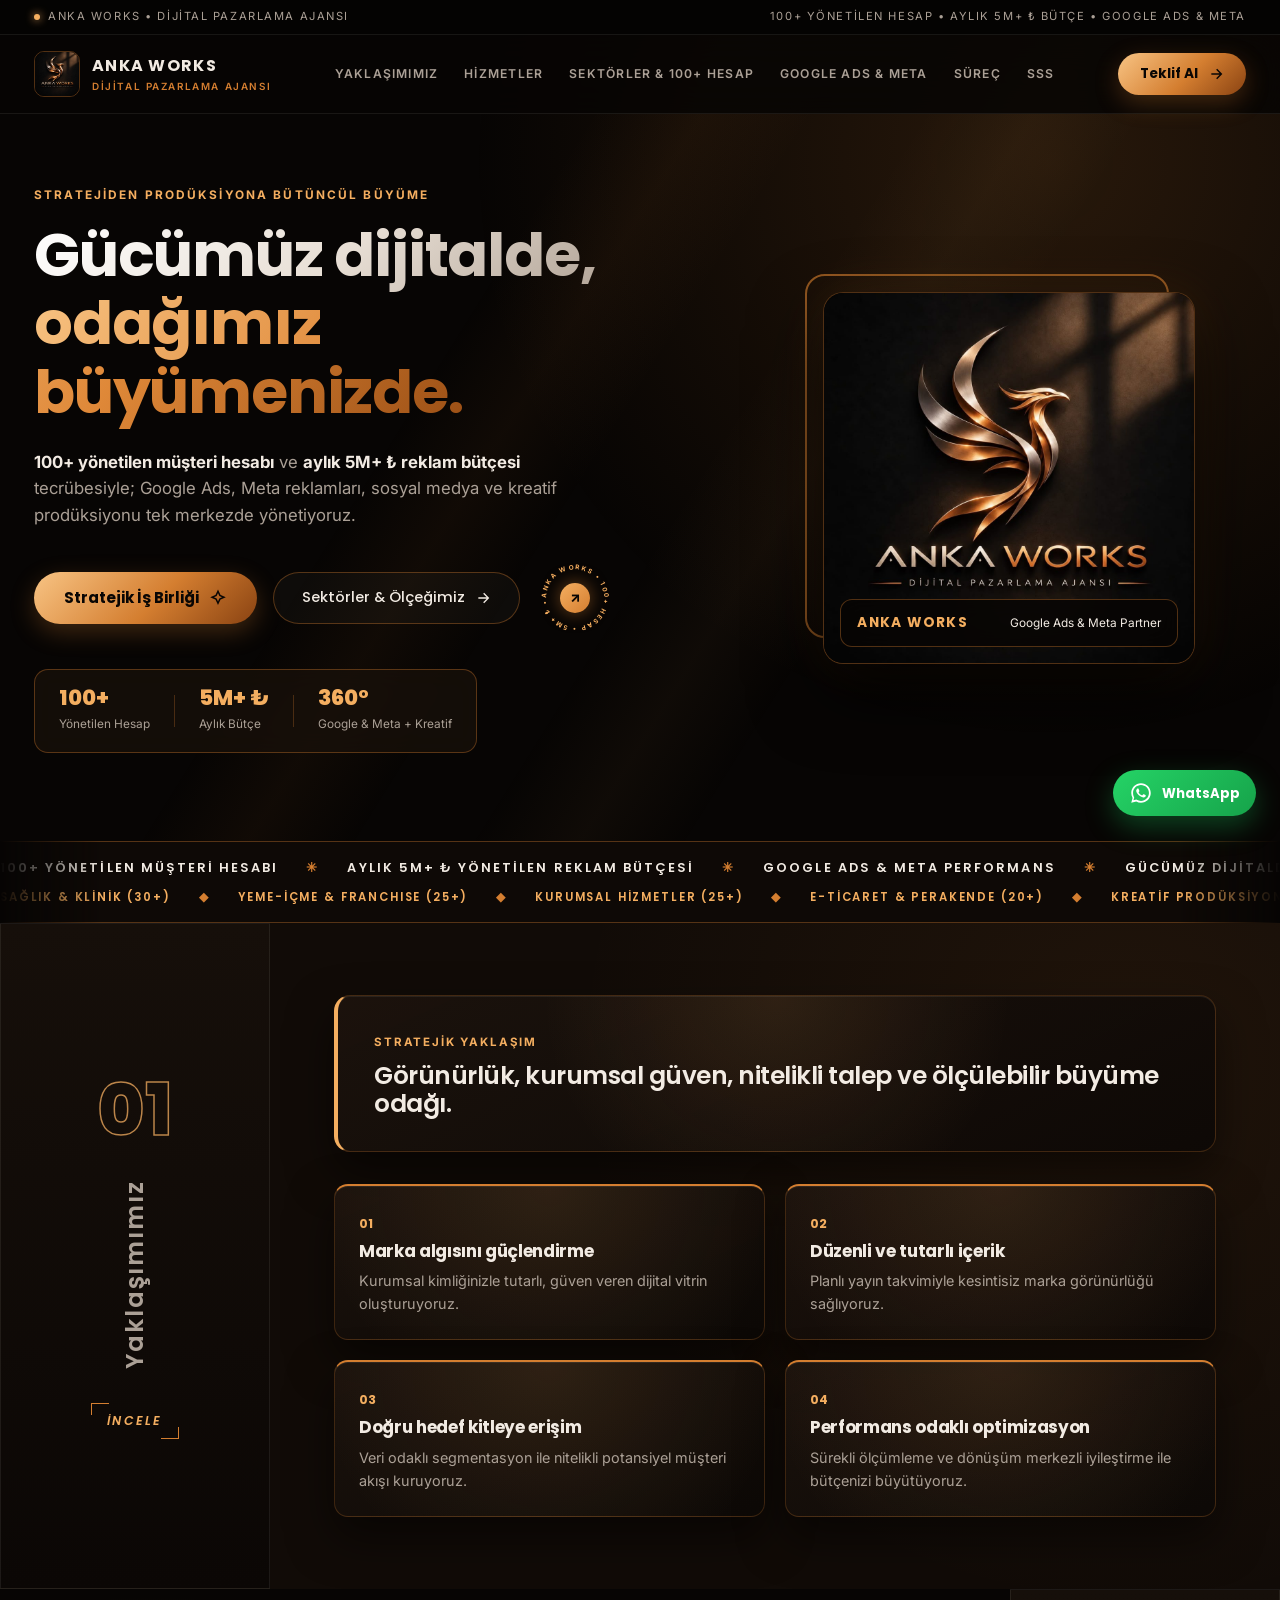
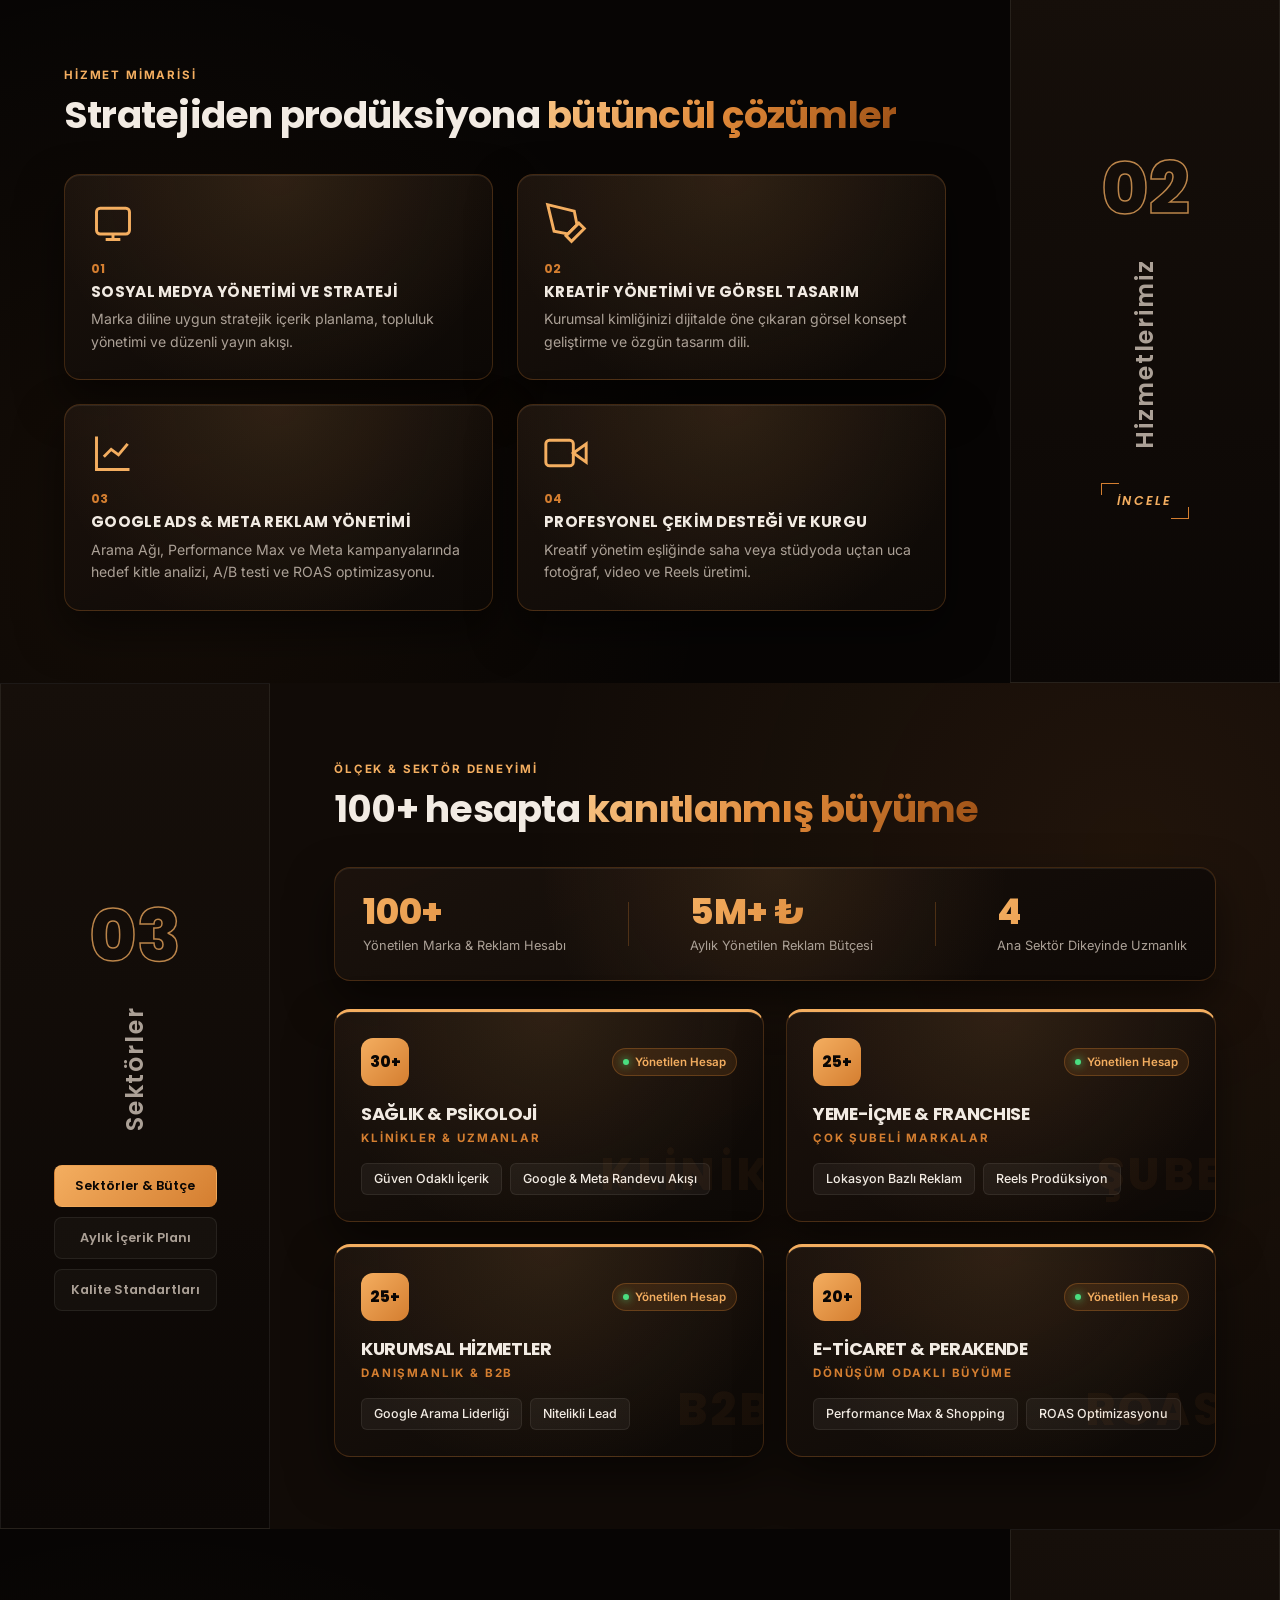
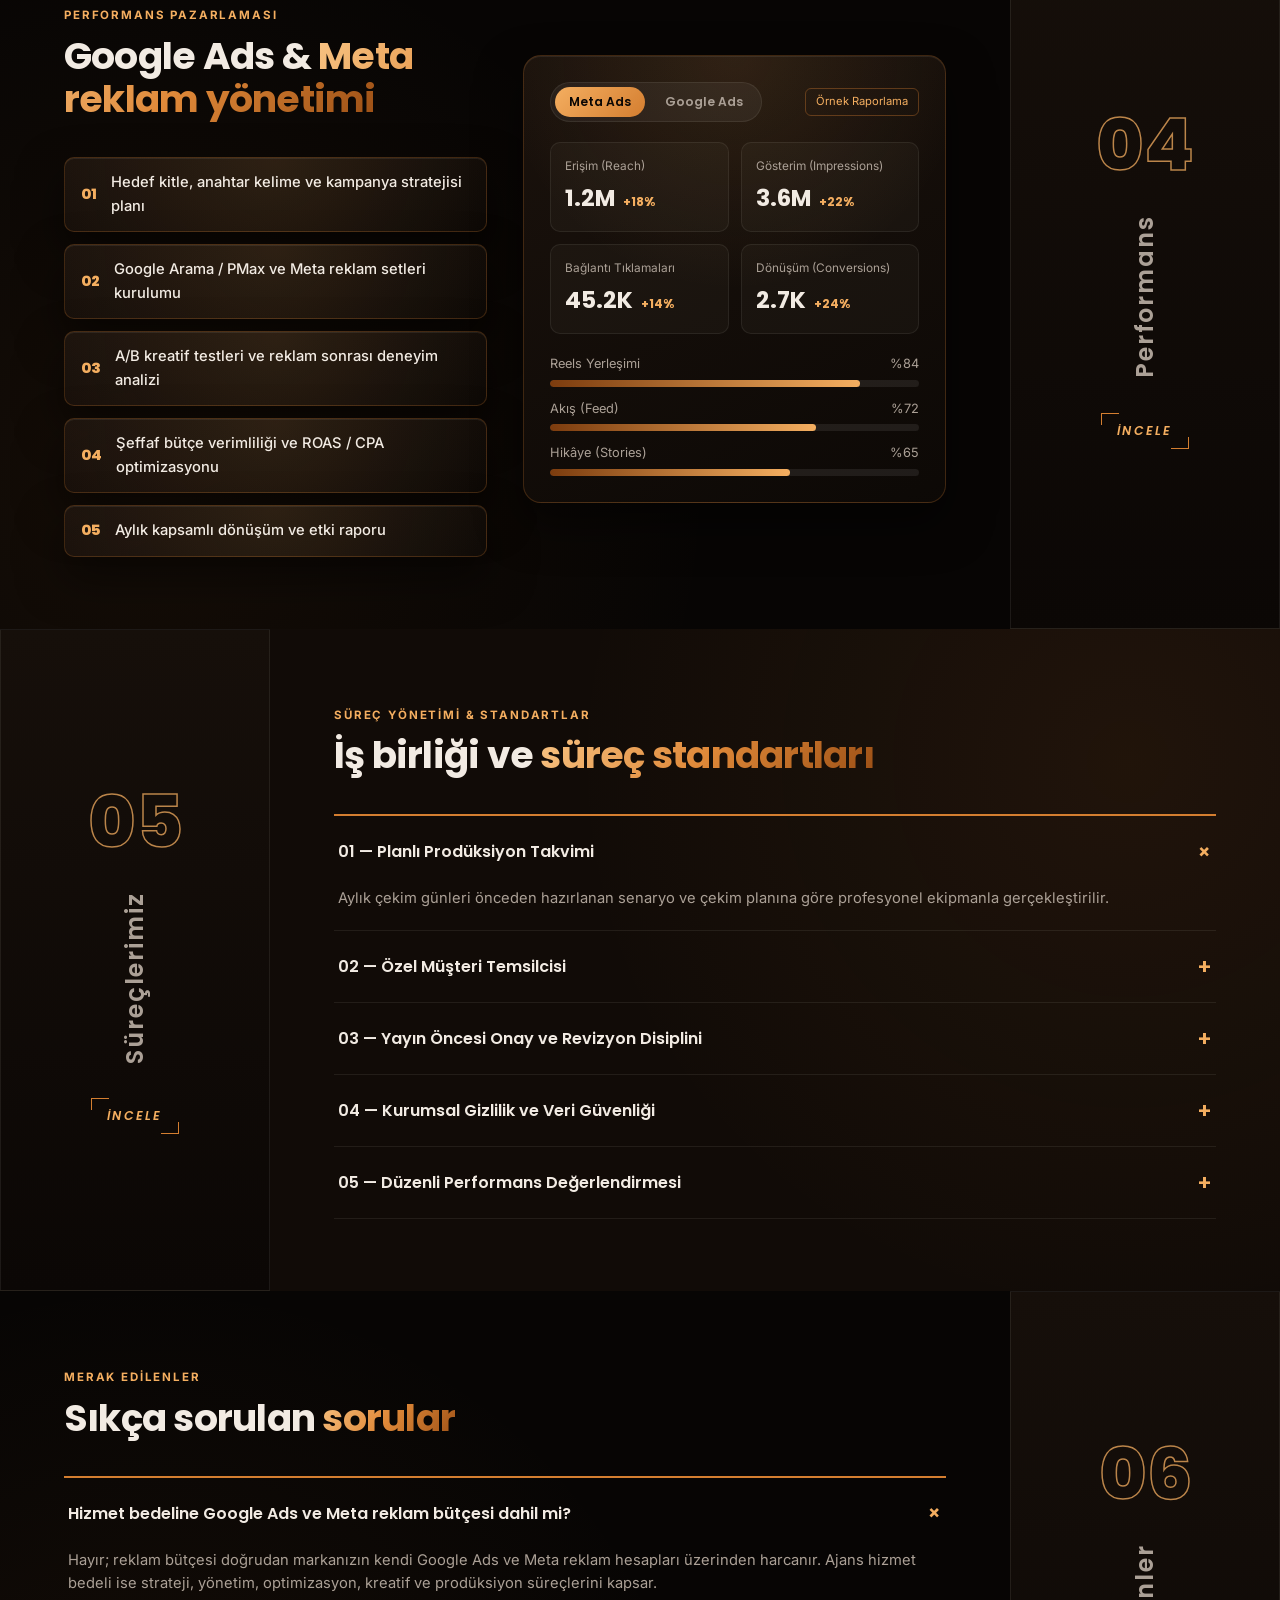
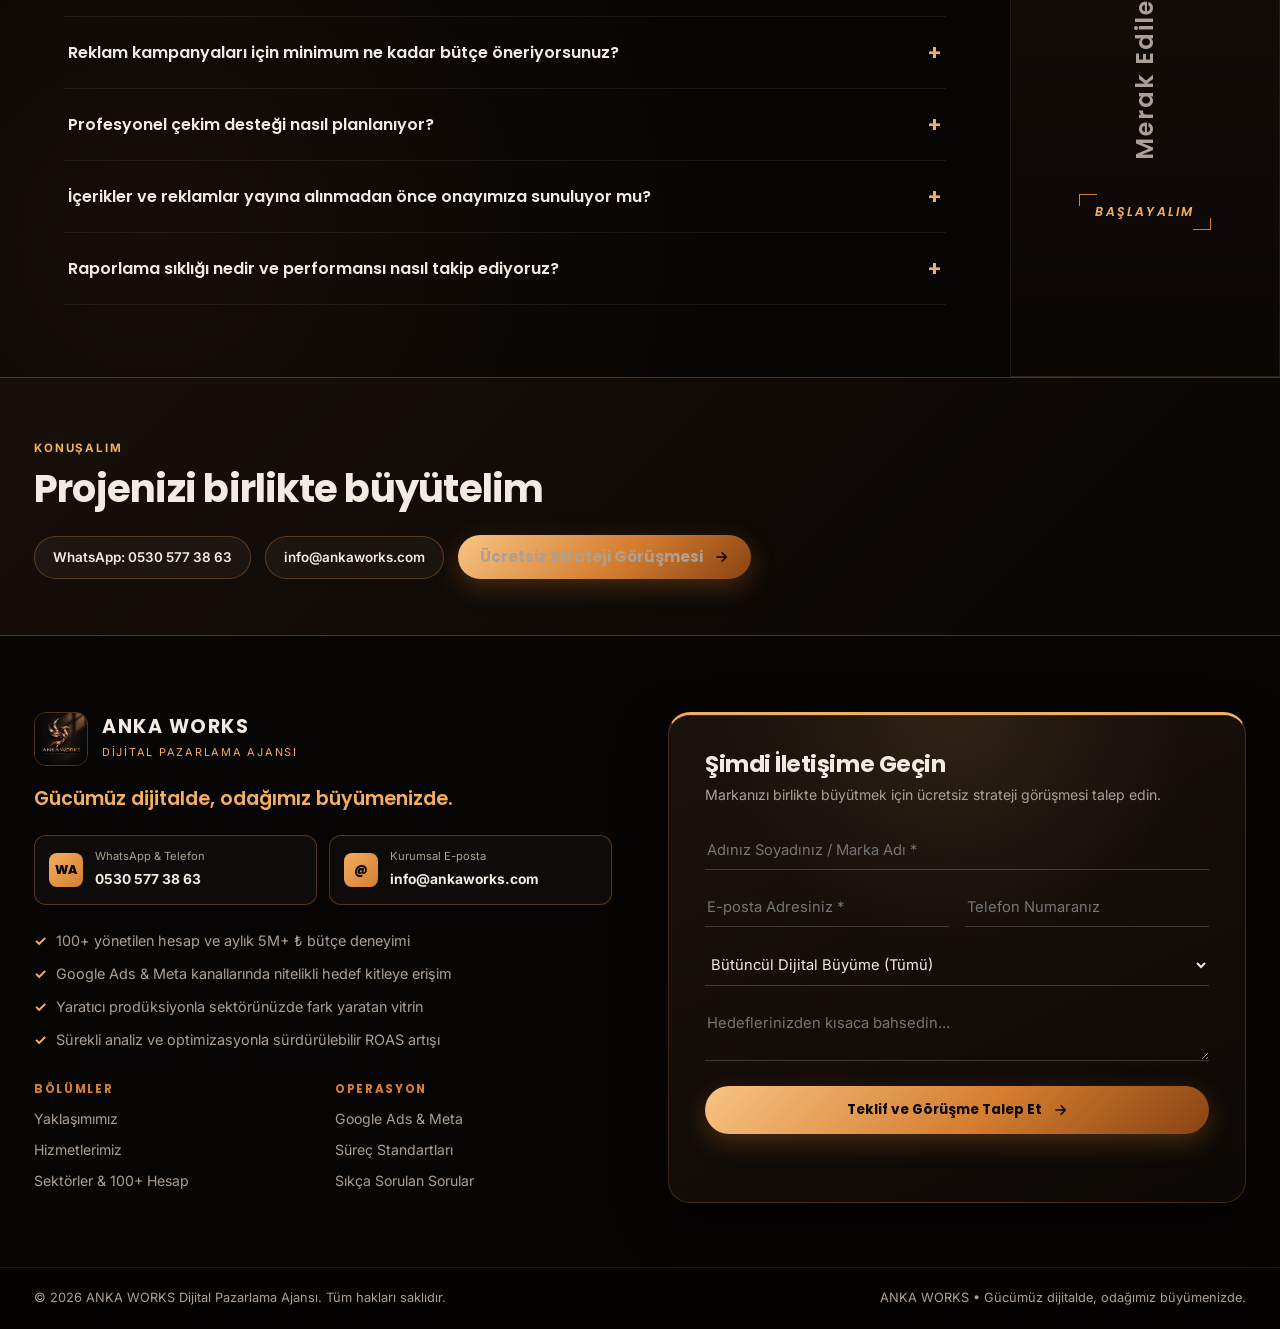
==== website/index.html @ 3d10cd31 "Add files via upload" ====
<!DOCTYPE html>
<html lang="tr">
<head>
  <meta charset="UTF-8" />
  <meta name="viewport" content="width=device-width, initial-scale=1.0" />
  <title>ANKA WORKS | Gücümüz Dijitalde, Odağımız Büyümenizde</title>
  <meta name="description" content="ANKA WORKS Dijital Pazarlama Ajansı — Gücümüz dijitalde, odağımız büyümenizde. 100+ yönetilen hesap ve aylık 5M+ ₺ reklam bütçesi ile Google Ads, Meta ve kreatif büyüme çözümleri." />
  <meta property="og:title" content="ANKA WORKS | Gücümüz Dijitalde, Odağımız Büyümenizde" />
  <meta property="og:description" content="100+ yönetilen hesap ve aylık 5M+ ₺ yönetilen bütçe ile stratejiden prodüksiyona bütüncül dijital büyüme." />
  <meta property="og:type" content="website" />
  <meta property="og:image" content="assets/anka-logo.jpeg" />
  <meta name="twitter:card" content="summary_large_image" />
  <meta name="twitter:image" content="assets/anka-logo.jpeg" />
  <link rel="icon" type="image/jpeg" href="assets/anka-logo.jpeg" />
  <link rel="apple-touch-icon" href="assets/anka-logo.jpeg" />
  <link rel="preconnect" href="https://fonts.googleapis.com" />
  <link rel="preconnect" href="https://fonts.gstatic.com" crossorigin />
  <link href="https://fonts.googleapis.com/css2?family=Inter:wght@400;500;600;700&family=Poppins:ital,wght@0,400;0,500;0,600;0,700;0,800;1,500;1,700&display=swap" rel="stylesheet" />
  <link rel="stylesheet" href="styles.css" />
</head>
<body>
  <!-- Top Scroll Progress Bar -->
  <div class="scroll-progress" id="scrollProgress" aria-hidden="true"></div>
  <!-- Logo-Inspired Diagonal Light Rays & Ambient Glow -->
  <div class="window-rays" aria-hidden="true"></div>

  <!-- Cinematic Opening Curtain -->
  <div class="intro-splash" id="introSplash" role="dialog" aria-label="ANKA WORKS Açılış">
    <div class="intro-beam" aria-hidden="true"></div>
    <div class="intro-inner">
      <div class="intro-logo-wrap">
        <img src="assets/anka-logo.jpeg" alt="ANKA WORKS Dijital Pazarlama Ajansı Logosu" class="intro-logo" />
        <div class="intro-ring" aria-hidden="true"></div>
      </div>
      <div class="intro-line" aria-hidden="true"></div>
      <p class="intro-slogan">
        Gücümüz dijitalde, <span>odağımız büyümenizde.</span>
      </p>
      <button type="button" class="intro-skip" id="introSkipBtn">Siteye Geç →</button>
    </div>
  </div>

  <!-- Top Utility Bar -->
  <div class="utility-bar">
    <div class="container utility-inner">
      <div class="utility-left">
        <span class="utility-dot"></span>
        <span>ANKA WORKS • DİJİTAL PAZARLAMA AJANSI</span>
      </div>
      <div class="utility-right">
        <span>100+ YÖNETİLEN HESAP • AYLIK 5M+ ₺ BÜTÇE • GOOGLE ADS & META</span>
      </div>
    </div>
  </div>

  <!-- Header / Navigation -->
  <header class="site-header" id="top">
    <div class="container header-inner">
      <a href="#top" class="brand" aria-label="ANKA WORKS Ana Sayfa">
        <img src="assets/anka-logo.jpeg" alt="ANKA WORKS Logo" class="brand-logo-img" />
        <div class="brand-text">
          <span class="brand-name">ANKA WORKS</span>
          <span class="brand-sub">DİJİTAL PAZARLAMA AJANSI</span>
        </div>
      </a>

      <nav class="nav-links" aria-label="Ana Menü">
        <a href="#yaklasim">YAKLAŞIMIMIZ</a>
        <a href="#hizmetler">HİZMETLER</a>
        <a href="#sektorler">SEKTÖRLER & 100+ HESAP</a>
        <a href="#performans">GOOGLE ADS & META</a>
        <a href="#surec">SÜREÇ</a>
        <a href="#sss">SSS</a>
      </nav>

      <div class="header-actions">
        <a href="#iletisim" class="btn-copper">
          <span>Teklif Al</span>
          <svg width="16" height="16" viewBox="0 0 24 24" fill="none" stroke="currentColor" stroke-width="2.2"><path d="M5 12h14M13 5l7 7-7 7"/></svg>
        </a>
        <button class="mobile-menu-btn" id="mobileMenuBtn" aria-label="Menüyü Aç/Kapat" aria-expanded="false">
          <span></span><span></span><span></span>
        </button>
      </div>
    </div>

    <!-- Mobile Drawer -->
    <div class="mobile-drawer" id="mobileDrawer">
      <a href="#yaklasim">Yaklaşımımız</a>
      <a href="#hizmetler">Hizmetler</a>
      <a href="#sektorler">Sektörler & 100+ Hesap</a>
      <a href="#performans">Google Ads & Meta</a>
      <a href="#surec">Süreç Standartları</a>
      <a href="#sss">Sıkça Sorulan Sorular</a>
      <a href="#iletisim" class="btn-copper">Markanızı Büyütelim</a>
    </div>
  </header>

  <main>
    <!-- Asymmetric Luxury Hero -->
    <section class="hero">
      <div class="container hero-grid">
        <div class="hero-content reveal">
          <div class="hero-kicker">STRATEJİDEN PRODÜKSİYONA BÜTÜNCÜL BÜYÜME</div>
          <h1 class="hero-title">
            <span class="champagne-text">Gücümüz dijitalde,</span><br />
            <span class="copper-text">odağımız büyümenizde.</span>
          </h1>
          <p class="hero-lead">
            <strong>100+ yönetilen müşteri hesabı</strong> ve <strong>aylık 5M+ ₺ reklam bütçesi</strong> tecrübesiyle; Google Ads, Meta reklamları, sosyal medya ve kreatif prodüksiyonu tek merkezde yönetiyoruz.
          </p>

          <div class="hero-cta">
            <a href="#iletisim" class="btn-copper btn-copper--lg">
              <span>Stratejik İş Birliği</span>
              <svg width="18" height="18" viewBox="0 0 24 24" fill="none" stroke="currentColor" stroke-width="2"><path d="M12 3l2.5 5.5L20 11l-5.5 2.5L12 19l-2.5-5.5L4 11l5.5-2.5L12 3z"/></svg>
            </a>
            <a href="#sektorler" class="btn-champagne-outline">
              <span>Sektörler & Ölçeğimiz</span>
              <svg width="16" height="16" viewBox="0 0 24 24" fill="none" stroke="currentColor" stroke-width="2"><path d="M5 12h14M13 5l7 7-7 7"/></svg>
            </a>
            <a href="#performans" class="showreel-badge" aria-label="Performans Pazarlamasını İncele">
              <svg viewBox="0 0 100 100" class="showreel-svg" aria-hidden="true">
                <defs>
                  <path id="showreelCircle" d="M 50, 50 m -37, 0 a 37,37 0 1,1 74,0 a 37,37 0 1,1 -74,0" />
                </defs>
                <text font-size="8.2" font-weight="700" letter-spacing="2.1" fill="currentColor">
                  <textPath href="#showreelCircle">ANKA WORKS • 100+ HESAP • 5M+ ₺ • </textPath>
                </text>
              </svg>
              <span class="showreel-play">↗</span>
            </a>
          </div>

          <div class="hero-kpi-strip">
            <div class="hkpi">
              <strong>100+</strong>
              <span>Yönetilen Hesap</span>
            </div>
            <div class="hkpi-sep" aria-hidden="true"></div>
            <div class="hkpi">
              <strong>5M+ ₺</strong>
              <span>Aylık Bütçe</span>
            </div>
            <div class="hkpi-sep" aria-hidden="true"></div>
            <div class="hkpi">
              <strong>360°</strong>
              <span>Google & Meta + Kreatif</span>
            </div>
          </div>
        </div>

        <div class="hero-visual reveal reveal-delay">
          <div class="hero-offset-frame">
            <div class="hero-wireframe-back" aria-hidden="true"></div>
            <div class="hero-logo-card">
              <img src="assets/anka-logo.jpeg" alt="ANKA WORKS Dijital Pazarlama Ajansı" class="hero-logo-exact" />
              <div class="hero-floating-badge">
                <strong>ANKA WORKS</strong>
                <span>Google Ads & Meta Partner</span>
              </div>
            </div>
          </div>
        </div>
      </div>
    </section>

    <!-- Dual-Track Counter-Scrolling Marquee -->
    <div class="marquee-strip marquee-strip--dual" aria-hidden="true">
      <div class="marquee-track">
        <span>100+ YÖNETİLEN MÜŞTERİ HESABI</span><span class="marquee-sep">✳</span>
        <span>AYLIK 5M+ ₺ YÖNETİLEN REKLAM BÜTÇESİ</span><span class="marquee-sep">✳</span>
        <span>GOOGLE ADS & META PERFORMANS</span><span class="marquee-sep">✳</span>
        <span>GÜCÜMÜZ DİJİTALDE, ODAĞIMIZ BÜYÜMENİZDE</span><span class="marquee-sep">✳</span>
        <span>100+ YÖNETİLEN MÜŞTERİ HESABI</span><span class="marquee-sep">✳</span>
        <span>AYLIK 5M+ ₺ YÖNETİLEN REKLAM BÜTÇESİ</span><span class="marquee-sep">✳</span>
        <span>GOOGLE ADS & META PERFORMANS</span><span class="marquee-sep">✳</span>
        <span>GÜCÜMÜZ DİJİTALDE, ODAĞIMIZ BÜYÜMENİZDE</span><span class="marquee-sep">✳</span>
      </div>
      <div class="marquee-track marquee-track--reverse">
        <span>SAĞLIK & KLİNİK (30+)</span><span class="marquee-sep">◆</span>
        <span>YEME-İÇME & FRANCHISE (25+)</span><span class="marquee-sep">◆</span>
        <span>KURUMSAL HİZMETLER (25+)</span><span class="marquee-sep">◆</span>
        <span>E-TİCARET & PERAKENDE (20+)</span><span class="marquee-sep">◆</span>
        <span>KREATİF PRODÜKSİYON</span><span class="marquee-sep">◆</span>
        <span>SAĞLIK & KLİNİK (30+)</span><span class="marquee-sep">◆</span>
        <span>YEME-İÇME & FRANCHISE (25+)</span><span class="marquee-sep">◆</span>
        <span>KURUMSAL HİZMETLER (25+)</span><span class="marquee-sep">◆</span>
        <span>E-TİCARET & PERAKENDE (20+)</span><span class="marquee-sep">◆</span>
        <span>KREATİF PRODÜKSİYON</span><span class="marquee-sep">◆</span>
      </div>
    </div>

    <!-- =========================================================
         01 — BÜYÜME YAKLAŞIMIMIZ
         ========================================================= -->
    <section class="arch-section" id="yaklasim">
      <div class="arch-split arch-split--rail-left">
        <div class="index-rail reveal">
          <div class="index-rail-inner">
            <span class="index-num">01</span>
            <h2 class="index-vertical-title">Yaklaşımımız</h2>
            <a href="#hizmetler" class="editorial-link">İNCELE</a>
          </div>
        </div>

        <div class="content-slab content-slab--espresso reveal reveal-delay">
          <div class="slab-inner">
            <div class="overlap-quote-card metal-card">
              <span class="card-eyebrow">STRATEJİK YAKLAŞIM</span>
              <h3>Görünürlük, kurumsal güven, nitelikli talep ve ölçülebilir büyüme odağı.</h3>
            </div>

            <div class="editorial-4-grid">
              <article class="metal-card ed-card">
                <span class="ed-num">01</span>
                <h4>Marka algısını güçlendirme</h4>
                <p>Kurumsal kimliğinizle tutarlı, güven veren dijital vitrin oluşturuyoruz.</p>
              </article>
              <article class="metal-card ed-card">
                <span class="ed-num">02</span>
                <h4>Düzenli ve tutarlı içerik</h4>
                <p>Planlı yayın takvimiyle kesintisiz marka görünürlüğü sağlıyoruz.</p>
              </article>
              <article class="metal-card ed-card">
                <span class="ed-num">03</span>
                <h4>Doğru hedef kitleye erişim</h4>
                <p>Veri odaklı segmentasyon ile nitelikli potansiyel müşteri akışı kuruyoruz.</p>
              </article>
              <article class="metal-card ed-card">
                <span class="ed-num">04</span>
                <h4>Performans odaklı optimizasyon</h4>
                <p>Sürekli ölçümleme ve dönüşüm merkezli iyileştirme ile bütçenizi büyütüyoruz.</p>
              </article>
            </div>
          </div>
        </div>
      </div>
    </section>

    <!-- =========================================================
         02 — HİZMET MİMARİMİZ
         ========================================================= -->
    <section class="arch-section" id="hizmetler">
      <div class="arch-split arch-split--rail-right">
        <div class="content-slab content-slab--obsidian reveal">
          <div class="slab-inner">
            <div class="slab-header">
              <span class="card-eyebrow">HİZMET MİMARİSİ</span>
              <h2>Stratejiden prodüksiyona <span class="copper-text">bütüncül çözümler</span></h2>
            </div>

            <div class="service-icon-grid">
              <article class="metal-card svc-item">
                <div class="svc-icon">
                  <svg viewBox="0 0 24 24" fill="none" stroke="currentColor" stroke-width="1.6"><rect x="3" y="4" width="18" height="14" rx="2"/><path d="M8 21h8M12 18v3"/></svg>
                </div>
                <span class="svc-code">01</span>
                <h4>SOSYAL MEDYA YÖNETİMİ VE STRATEJİ</h4>
                <p>Marka diline uygun stratejik içerik planlama, topluluk yönetimi ve düzenli yayın akışı.</p>
              </article>

              <article class="metal-card svc-item">
                <div class="svc-icon">
                  <svg viewBox="0 0 24 24" fill="none" stroke="currentColor" stroke-width="1.6"><path d="M12 19l7-7 3 3-7 7-3-3z"/><path d="M18 13l-1.5-7.5L2 2l3.5 14.5L13 18l5-5z"/></svg>
                </div>
                <span class="svc-code">02</span>
                <h4>KREATİF YÖNETİMİ VE GÖRSEL TASARIM</h4>
                <p>Kurumsal kimliğinizi dijitalde öne çıkaran görsel konsept geliştirme ve özgün tasarım dili.</p>
              </article>

              <article class="metal-card svc-item">
                <div class="svc-icon">
                  <svg viewBox="0 0 24 24" fill="none" stroke="currentColor" stroke-width="1.6"><path d="M3 3v18h18"/><path d="M7 14l4-4 4 3 5-6"/></svg>
                </div>
                <span class="svc-code">03</span>
                <h4>GOOGLE ADS & META REKLAM YÖNETİMİ</h4>
                <p>Arama Ağı, Performance Max ve Meta kampanyalarında hedef kitle analizi, A/B testi ve ROAS optimizasyonu.</p>
              </article>

              <article class="metal-card svc-item">
                <div class="svc-icon">
                  <svg viewBox="0 0 24 24" fill="none" stroke="currentColor" stroke-width="1.6"><path d="M23 7l-7 5 7 5V7z"/><rect x="1" y="5" width="15" height="14" rx="2"/></svg>
                </div>
                <span class="svc-code">04</span>
                <h4>PROFESYONEL ÇEKİM DESTEĞİ VE KURGU</h4>
                <p>Kreatif yönetim eşliğinde saha veya stüdyoda uçtan uca fotoğraf, video ve Reels üretimi.</p>
              </article>
            </div>
          </div>
        </div>

        <div class="index-rail reveal reveal-delay">
          <div class="index-rail-inner">
            <span class="index-num">02</span>
            <h2 class="index-vertical-title">Hizmetlerimiz</h2>
            <a href="#sektorler" class="editorial-link">İNCELE</a>
          </div>
        </div>
      </div>
    </section>

    <!-- =========================================================
         03 — SEKTÖRLER, 100+ HESAP & 5M+ BÜTÇE
         ========================================================= -->
    <section class="arch-section" id="sektorler">
      <div class="arch-split arch-split--rail-left">
        <div class="index-rail index-rail--wide reveal">
          <div class="index-rail-inner">
            <span class="index-num">03</span>
            <h2 class="index-vertical-title">Sektörler</h2>
            <div class="rail-tabs" role="tablist" aria-label="Sektörler ve Operasyon Sekmeleri">
              <button type="button" class="rail-tab active" data-panel="panel-sectors" role="tab" aria-selected="true">Sektörler & Bütçe</button>
              <button type="button" class="rail-tab" data-panel="panel-plan" role="tab" aria-selected="false">Aylık İçerik Planı</button>
              <button type="button" class="rail-tab" data-panel="panel-quality" role="tab" aria-selected="false">Kalite Standartları</button>
            </div>
          </div>
        </div>

        <div class="content-slab content-slab--espresso reveal reveal-delay">
          <div class="slab-inner">
            <!-- Panel 1: Sektörler, 100+ Hesap & 5M+ Bütçe -->
            <div class="tab-panel active" id="panel-sectors">
              <div class="slab-header">
                <span class="card-eyebrow">ÖLÇEK & SEKTÖR DENEYİMİ</span>
                <h2>100+ hesapta <span class="copper-text">kanıtlanmış büyüme</span></h2>
              </div>

              <div class="budget-authority-bar metal-card">
                <div class="auth-stat">
                  <span class="auth-num">100+</span>
                  <span class="auth-label">Yönetilen Marka & Reklam Hesabı</span>
                </div>
                <div class="auth-divider" aria-hidden="true"></div>
                <div class="auth-stat">
                  <span class="auth-num">5M+ ₺</span>
                  <span class="auth-label">Aylık Yönetilen Reklam Bütçesi</span>
                </div>
                <div class="auth-divider" aria-hidden="true"></div>
                <div class="auth-stat">
                  <span class="auth-num">4</span>
                  <span class="auth-label">Ana Sektör Dikeyinde Uzmanlık</span>
                </div>
              </div>

              <div class="partners-showcase-grid">
                <article class="metal-card partner-ed-card">
                  <div class="partner-ed-watermark" aria-hidden="true">KLİNİK</div>
                  <div class="partner-ed-top">
                    <div class="partner-ed-avatar">30+</div>
                    <span class="partner-ed-badge"><i class="pulse-dot"></i> Yönetilen Hesap</span>
                  </div>
                  <h3>SAĞLIK & PSİKOLOJİ</h3>
                  <p class="partner-ed-sub">KLİNİKLER & UZMANLAR</p>
                  <div class="partner-ed-branches">
                    <span>Güven Odaklı İçerik</span>
                    <span>Google & Meta Randevu Akışı</span>
                  </div>
                </article>

                <article class="metal-card partner-ed-card">
                  <div class="partner-ed-watermark" aria-hidden="true">ŞUBE</div>
                  <div class="partner-ed-top">
                    <div class="partner-ed-avatar">25+</div>
                    <span class="partner-ed-badge"><i class="pulse-dot"></i> Yönetilen Hesap</span>
                  </div>
                  <h3>YEME-İÇME & FRANCHISE</h3>
                  <p class="partner-ed-sub">ÇOK ŞUBELİ MARKALAR</p>
                  <div class="partner-ed-branches">
                    <span>Lokasyon Bazlı Reklam</span>
                    <span>Reels Prodüksiyon</span>
                  </div>
                </article>

                <article class="metal-card partner-ed-card">
                  <div class="partner-ed-watermark" aria-hidden="true">B2B</div>
                  <div class="partner-ed-top">
                    <div class="partner-ed-avatar">25+</div>
                    <span class="partner-ed-badge"><i class="pulse-dot"></i> Yönetilen Hesap</span>
                  </div>
                  <h3>KURUMSAL HİZMETLER</h3>
                  <p class="partner-ed-sub">DANIŞMANLIK & B2B</p>
                  <div class="partner-ed-branches">
                    <span>Google Arama Liderliği</span>
                    <span>Nitelikli Lead</span>
                  </div>
                </article>

                <article class="metal-card partner-ed-card">
                  <div class="partner-ed-watermark" aria-hidden="true">ROAS</div>
                  <div class="partner-ed-top">
                    <div class="partner-ed-avatar">20+</div>
                    <span class="partner-ed-badge"><i class="pulse-dot"></i> Yönetilen Hesap</span>
                  </div>
                  <h3>E-TİCARET & PERAKENDE</h3>
                  <p class="partner-ed-sub">DÖNÜŞÜM ODAKLI BÜYÜME</p>
                  <div class="partner-ed-branches">
                    <span>Performance Max & Shopping</span>
                    <span>ROAS Optimizasyonu</span>
                  </div>
                </article>
              </div>
            </div>

            <!-- Panel 2: Aylık İçerik Planı -->
            <div class="tab-panel" id="panel-plan">
              <div class="slab-header">
                <span class="card-eyebrow">OPERASYONEL PLAN</span>
                <h2>Aylık içerik ve <span class="copper-text">prodüksiyon planı</span></h2>
              </div>

              <div class="plan-split">
                <ul class="plan-list">
                  <li class="metal-card"><strong>Haftada 3 gönderi</strong><span>Marka diline uygun kurumsal tasarım ve stratejik metin</span></li>
                  <li class="metal-card"><strong>Haftada 3–5 hikâye</strong><span>Günlük etkileşim ve marka bilinirliği akışı</span></li>
                  <li class="metal-card"><strong>Ayda 4–6 Reels</strong><span>Yüksek izlenme potansiyelli dinamik kurgu</span></li>
                  <li class="metal-card"><strong>Ayda 1 profesyonel çekim desteği</strong><span>Saha veya stüdyoda uçtan uca fotoğraf & video üretimi</span></li>
                  <li class="metal-card"><strong>Aylık içerik takvimi ve rapor</strong><span>Yayın öncesi onaylı takvim ve ay sonu yönetici özeti</span></li>
                </ul>

                <div class="calendar-widget metal-card">
                  <div class="calendar-header">
                    <span>AYLIK YAYIN TAKVİMİ</span>
                    <span class="badge-copper">Onaylı Akış</span>
                  </div>
                  <div class="calendar-weekdays">
                    <span>PZT</span><span>SAL</span><span>ÇAR</span><span>PER</span><span>CUM</span><span>CMT</span><span>PZR</span>
                  </div>
                  <div class="calendar-days" id="calendarGrid">
                    <span>1</span><span>2</span><span class="day-active" title="Gönderi + Hikâye">3</span><span>4</span><span>5</span><span class="day-active" title="Reels Yayını">6</span><span>7</span>
                    <span>8</span><span class="day-active" title="Gönderi">9</span><span class="day-shoot" title="Profesyonel Çekim Günü">10</span><span>11</span><span>12</span><span class="day-active" title="Reels + Hikâye">13</span><span>14</span>
                    <span>15</span><span>16</span><span class="day-active" title="Gönderi">17</span><span>18</span><span>19</span><span class="day-active" title="Reels Yayını">20</span><span>21</span>
                    <span>22</span><span>23</span><span class="day-active" title="Gönderi + Hikâye">24</span><span>25</span><span>26</span><span class="day-active" title="Reels Yayını">27</span><span>28</span>
                    <span>29</span><span>30</span><span class="day-report" title="Aylık Performans Raporu">31</span><span class="day-muted">1</span><span class="day-muted">2</span><span class="day-muted">3</span><span class="day-muted">4</span>
                  </div>
                  <div class="calendar-note" id="calendarNote">Detay için işaretli günlere tıklayın.</div>
                </div>
              </div>
            </div>

            <!-- Panel 3: Kalite Standartları -->
            <div class="tab-panel" id="panel-quality">
              <div class="slab-header">
                <span class="card-eyebrow">KALİTE STANDARTLARI</span>
                <h2>Kurumsal çalışma <span class="copper-text">disiplinimiz</span></h2>
              </div>

              <div class="editorial-4-grid">
                <article class="metal-card ed-card">
                  <span class="ed-num">01 / PLANLAMA</span>
                  <h4>Onaylı Aylık Yol Haritası</h4>
                  <p>Tüm içerik üretimi ve reklam kampanyaları ay başında net hedeflerle planlanır.</p>
                </article>
                <article class="metal-card ed-card">
                  <span class="ed-num">02 / KREATİF</span>
                  <h4>Marka Bütünlüğü</h4>
                  <p>Tasarım dili ve görsel estetik her mecrada kurumsal duruşunuzu güçlendirir.</p>
                </article>
                <article class="metal-card ed-card">
                  <span class="ed-num">03 / DENETİM</span>
                  <h4>Çok Aşamalı Kontrol</h4>
                  <p>Çekim, kurgu ve metinler yayına alınmadan uzman denetimi ve marka onayından geçer.</p>
                </article>
                <article class="metal-card ed-card">
                  <span class="ed-num">04 / VERİ</span>
                  <h4>Ölçülebilir KPI</h4>
                  <p>Tüm aksiyonlar aylık erişim, etkileşim ve dönüşüm raporlarıyla şeffaf sunulur.</p>
                </article>
              </div>
            </div>
          </div>
        </div>
      </div>
    </section>

    <!-- =========================================================
         04 — PERFORMANS PAZARLAMASI (GOOGLE ADS & META)
         ========================================================= -->
    <section class="arch-section" id="performans">
      <div class="arch-split arch-split--rail-right">
        <div class="content-slab content-slab--obsidian reveal">
          <div class="slab-inner meta-split">
            <div>
              <div class="slab-header">
                <span class="card-eyebrow">PERFORMANS PAZARLAMASI</span>
                <h2>Google Ads & <span class="copper-text">Meta reklam yönetimi</span></h2>
              </div>
              <ol class="meta-steps-list">
                <li class="metal-card"><span>01</span> Hedef kitle, anahtar kelime ve kampanya stratejisi planı</li>
                <li class="metal-card"><span>02</span> Google Arama / PMax ve Meta reklam setleri kurulumu</li>
                <li class="metal-card"><span>03</span> A/B kreatif testleri ve reklam sonrası deneyim analizi</li>
                <li class="metal-card"><span>04</span> Şeffaf bütçe verimliliği ve ROAS / CPA optimizasyonu</li>
                <li class="metal-card"><span>05</span> Aylık kapsamlı dönüşüm ve etki raporu</li>
              </ol>
            </div>

            <div class="dashboard-card metal-card">
              <div class="dashboard-top">
                <div class="platform-tabs" role="tablist" aria-label="Reklam Platformu Seçimi">
                  <button type="button" class="platform-tab active" data-platform="meta" role="tab" aria-selected="true">Meta Ads</button>
                  <button type="button" class="platform-tab" data-platform="google" role="tab" aria-selected="false">Google Ads</button>
                </div>
                <span class="badge-outline">Örnek Raporlama</span>
              </div>

              <div class="metrics-grid" id="perfMetricsGrid">
                <div class="metric-box">
                  <span class="metric-label" id="m1Label">Erişim (Reach)</span>
                  <div class="metric-val"><span class="kpi-num" id="m1Val" data-target="1.2" data-suffix="M" data-decimals="1">1.2M</span> <span class="metric-delta" id="m1Delta">+18%</span></div>
                </div>
                <div class="metric-box">
                  <span class="metric-label" id="m2Label">Gösterim (Impressions)</span>
                  <div class="metric-val"><span class="kpi-num" id="m2Val" data-target="3.6" data-suffix="M" data-decimals="1">3.6M</span> <span class="metric-delta" id="m2Delta">+22%</span></div>
                </div>
                <div class="metric-box">
                  <span class="metric-label" id="m3Label">Bağlantı Tıklamaları</span>
                  <div class="metric-val"><span class="kpi-num" id="m3Val" data-target="45.2" data-suffix="K" data-decimals="1">45.2K</span> <span class="metric-delta" id="m3Delta">+14%</span></div>
                </div>
                <div class="metric-box">
                  <span class="metric-label" id="m4Label">Dönüşüm (Conversions)</span>
                  <div class="metric-val"><span class="kpi-num" id="m4Val" data-target="2.7" data-suffix="K" data-decimals="1">2.7K</span> <span class="metric-delta" id="m4Delta">+24%</span></div>
                </div>
              </div>

              <div class="placement-bars">
                <div class="bar-row">
                  <div class="bar-label"><span id="b1Label">Reels Yerleşimi</span><span id="b1Pct">%84</span></div>
                  <div class="bar-track"><div class="bar-fill" id="b1Fill" style="--target-width: 84%;"></div></div>
                </div>
                <div class="bar-row">
                  <div class="bar-label"><span id="b2Label">Akış (Feed)</span><span id="b2Pct">%72</span></div>
                  <div class="bar-track"><div class="bar-fill" id="b2Fill" style="--target-width: 72%;"></div></div>
                </div>
                <div class="bar-row">
                  <div class="bar-label"><span id="b3Label">Hikâye (Stories)</span><span id="b3Pct">%65</span></div>
                  <div class="bar-track"><div class="bar-fill" id="b3Fill" style="--target-width: 65%;"></div></div>
                </div>
              </div>
            </div>
          </div>
        </div>

        <div class="index-rail reveal reveal-delay">
          <div class="index-rail-inner">
            <span class="index-num">04</span>
            <h2 class="index-vertical-title">Performans</h2>
            <a href="#surec" class="editorial-link">İNCELE</a>
          </div>
        </div>
      </div>
    </section>

    <!-- =========================================================
         05 — SÜREÇ STANDARTLARI
         ========================================================= -->
    <section class="arch-section" id="surec">
      <div class="arch-split arch-split--rail-left">
        <div class="index-rail reveal">
          <div class="index-rail-inner">
            <span class="index-num">05</span>
            <h2 class="index-vertical-title">Süreçlerimiz</h2>
            <a href="#sss" class="editorial-link">İNCELE</a>
          </div>
        </div>

        <div class="content-slab content-slab--espresso reveal reveal-delay">
          <div class="slab-inner">
            <div class="slab-header">
              <span class="card-eyebrow">SÜREÇ YÖNETİMİ & STANDARTLAR</span>
              <h2>İş birliği ve <span class="copper-text">süreç standartları</span></h2>
            </div>

            <div class="accordion-list" id="processAccordion">
              <div class="acc-item open">
                <button type="button" class="acc-trigger" aria-expanded="true">
                  <span>01 — Planlı Prodüksiyon Takvimi</span>
                  <span class="acc-plus">+</span>
                </button>
                <div class="acc-body">
                  <p>Aylık çekim günleri önceden hazırlanan senaryo ve çekim planına göre profesyonel ekipmanla gerçekleştirilir.</p>
                </div>
              </div>

              <div class="acc-item">
                <button type="button" class="acc-trigger" aria-expanded="false">
                  <span>02 — Özel Müşteri Temsilcisi</span>
                  <span class="acc-plus">+</span>
                </button>
                <div class="acc-body">
                  <p>Tüm iletişim, brief alma ve koordinasyon süreçleri tek bir sorumlu müşteri temsilcisi üzerinden hızlıca yönetilir.</p>
                </div>
              </div>

              <div class="acc-item">
                <button type="button" class="acc-trigger" aria-expanded="false">
                  <span>03 — Yayın Öncesi Onay ve Revizyon Disiplini</span>
                  <span class="acc-plus">+</span>
                </button>
                <div class="acc-body">
                  <p>Hazırlanan tüm tasarımlar, içerikler ve reklam kreatifleri yayın öncesinde mutlaka marka onayına sunulur.</p>
                </div>
              </div>

              <div class="acc-item">
                <button type="button" class="acc-trigger" aria-expanded="false">
                  <span>04 — Kurumsal Gizlilik ve Veri Güvenliği</span>
                  <span class="acc-plus">+</span>
                </button>
                <div class="acc-body">
                  <p>Marka varlıkları, reklam hesap erişimleri ve ticari strateji bilgileri kurumsal gizlilik ilkeleriyle güvence altına alınır.</p>
                </div>
              </div>

              <div class="acc-item">
                <button type="button" class="acc-trigger" aria-expanded="false">
                  <span>05 — Düzenli Performans Değerlendirmesi</span>
                  <span class="acc-plus">+</span>
                </button>
                <div class="acc-body">
                  <p>Her ay sonunda belirlenen KPI hedefleri, ROAS verileri ve büyüme metrikleri değerlendirme toplantısıyla gözden geçirilir.</p>
                </div>
              </div>
            </div>
          </div>
        </div>
      </div>
    </section>

    <!-- =========================================================
         06 — SIKÇA SORULAN SORULAR (SSS)
         ========================================================= -->
    <section class="arch-section" id="sss">
      <div class="arch-split arch-split--rail-right">
        <div class="content-slab content-slab--obsidian reveal">
          <div class="slab-inner">
            <div class="slab-header">
              <span class="card-eyebrow">MERAK EDİLENLER</span>
              <h2>Sıkça sorulan <span class="copper-text">sorular</span></h2>
            </div>

            <div class="accordion-list" id="faqAccordion">
              <div class="acc-item open">
                <button type="button" class="acc-trigger" aria-expanded="true">
                  <span>Hizmet bedeline Google Ads ve Meta reklam bütçesi dahil mi?</span>
                  <span class="acc-plus">+</span>
                </button>
                <div class="acc-body">
                  <p>Hayır; reklam bütçesi doğrudan markanızın kendi Google Ads ve Meta reklam hesapları üzerinden harcanır. Ajans hizmet bedeli ise strateji, yönetim, optimizasyon, kreatif ve prodüksiyon süreçlerini kapsar.</p>
                </div>
              </div>

              <div class="acc-item">
                <button type="button" class="acc-trigger" aria-expanded="false">
                  <span>Reklam kampanyaları için minimum ne kadar bütçe öneriyorsunuz?</span>
                  <span class="acc-plus">+</span>
                </button>
                <div class="acc-body">
                  <p>Sektör rekabetine ve hedeflenen dönüşüm hacmine göre değişmekle birlikte, ücretsiz strateji görüşmesinde markanız için en verimli başlangıç bütçesini ve kanal dağılımını birlikte belirliyoruz.</p>
                </div>
              </div>

              <div class="acc-item">
                <button type="button" class="acc-trigger" aria-expanded="false">
                  <span>Profesyonel çekim desteği nasıl planlanıyor?</span>
                  <span class="acc-plus">+</span>
                </button>
                <div class="acc-body">
                  <p>Ay başında hazırlanan içerik takvimine paralel olarak senaryo ve çekim listesi oluşturulur. Belirlenen çekim gününde kreatif yönetim eşliğinde saha veya stüdyo çekimleri uçtan uca tamamlanır.</p>
                </div>
              </div>

              <div class="acc-item">
                <button type="button" class="acc-trigger" aria-expanded="false">
                  <span>İçerikler ve reklamlar yayına alınmadan önce onayımıza sunuluyor mu?</span>
                  <span class="acc-plus">+</span>
                </button>
                <div class="acc-body">
                  <p>Evet. Hazırlanan tüm gönderi tasarımları, Reels kurguları ve reklam kreatifleri yayına alınmadan önce mutlaka sizin onayınıza ve revizyon sürecinize sunulur.</p>
                </div>
              </div>

              <div class="acc-item">
                <button type="button" class="acc-trigger" aria-expanded="false">
                  <span>Raporlama sıklığı nedir ve performansı nasıl takip ediyoruz?</span>
                  <span class="acc-plus">+</span>
                </button>
                <div class="acc-body">
                  <p>Her ay sonunda erişim, gösterim, tıklama, dönüşüm ve ROAS metriklerini içeren kapsamlı yönetici raporu sunulur ve özel müşteri temsilcinizle değerlendirme toplantısı yapılır.</p>
                </div>
              </div>
            </div>
          </div>
        </div>

        <div class="index-rail reveal reveal-delay">
          <div class="index-rail-inner">
            <span class="index-num">06</span>
            <h2 class="index-vertical-title">Merak Edilenler</h2>
            <a href="#iletisim" class="editorial-link">BAŞLAYALIM</a>
          </div>
        </div>
      </div>
    </section>

    <!-- Pre-Footer Authority Conversion Band -->
    <section class="prefooter-band">
      <div class="container prefooter-inner reveal">
        <div>
          <span class="card-eyebrow">KONUŞALIM</span>
          <h2>Projenizi birlikte büyütelim</h2>
        </div>
        <div class="prefooter-meta">
          <a href="https://wa.me/905305773863" target="_blank" rel="noopener noreferrer" class="contact-chip">WhatsApp: 0530 577 38 63</a>
          <a href="mailto:info@ankaworks.com" class="contact-chip">info@ankaworks.com</a>
          <a href="#iletisim" class="btn-copper">
            <span>Ücretsiz Strateji Görüşmesi</span>
            <svg width="16" height="16" viewBox="0 0 24 24" fill="none" stroke="currentColor" stroke-width="2.2"><path d="M5 12h14M13 5l7 7-7 7"/></svg>
          </a>
        </div>
      </div>
    </section>
  </main>

  <!-- =========================================================
       LUXURY DARK FOOTER WITH BRUSHED-COPPER CONTACT CARD
       ========================================================= -->
  <footer class="site-footer" id="iletisim">
    <div class="container footer-grid">
      <div class="footer-left reveal">
        <div class="footer-brand-block">
          <img src="assets/anka-logo.jpeg" alt="ANKA WORKS" class="footer-logo-img" />
          <div>
            <h3>ANKA WORKS</h3>
            <span>DİJİTAL PAZARLAMA AJANSI</span>
          </div>
        </div>
        <p class="footer-slogan">Gücümüz dijitalde, odağımız büyümenizde.</p>
        <div class="footer-contact-direct">
          <a href="https://wa.me/905305773863" target="_blank" rel="noopener noreferrer" class="direct-link">
            <span class="direct-badge">WA</span>
            <div>
              <small>WhatsApp & Telefon</small>
              <strong>0530 577 38 63</strong>
            </div>
          </a>
          <a href="mailto:info@ankaworks.com" class="direct-link">
            <span class="direct-badge">@</span>
            <div>
              <small>Kurumsal E-posta</small>
              <strong>info@ankaworks.com</strong>
            </div>
          </a>
        </div>
        <ul class="footer-bullets">
          <li>100+ yönetilen hesap ve aylık 5M+ ₺ bütçe deneyimi</li>
          <li>Google Ads & Meta kanallarında nitelikli hedef kitleye erişim</li>
          <li>Yaratıcı prodüksiyonla sektörünüzde fark yaratan vitrin</li>
          <li>Sürekli analiz ve optimizasyonla sürdürülebilir ROAS artışı</li>
        </ul>
        <div class="footer-nav-cols">
          <div>
            <h4>BÖLÜMLER</h4>
            <a href="#yaklasim">Yaklaşımımız</a>
            <a href="#hizmetler">Hizmetlerimiz</a>
            <a href="#sektorler">Sektörler & 100+ Hesap</a>
          </div>
          <div>
            <h4>OPERASYON</h4>
            <a href="#performans">Google Ads & Meta</a>
            <a href="#surec">Süreç Standartları</a>
            <a href="#sss">Sıkça Sorulan Sorular</a>
          </div>
        </div>
      </div>

      <div class="footer-form-float metal-card reveal reveal-delay">
        <h3>Şimdi İletişime Geçin</h3>
        <p class="form-sub">Markanızı birlikte büyütmek için ücretsiz strateji görüşmesi talep edin.</p>
        <form name="teklif-formu" method="POST" data-netlify="true" netlify-honeypot="bot-field" id="contactForm">
          <input type="hidden" name="form-name" value="teklif-formu" />
          <p class="hidden-honeypot"><label>Bot: <input name="bot-field" /></label></p>

          <div class="line-field">
            <input type="text" id="name" name="name" placeholder="Adınız Soyadınız / Marka Adı *" required />
          </div>
          <div class="line-field-row">
            <div class="line-field">
              <input type="email" id="email" name="email" placeholder="E-posta Adresiniz *" required />
            </div>
            <div class="line-field">
              <input type="tel" id="phone" name="phone" placeholder="Telefon Numaranız" />
            </div>
          </div>
          <div class="line-field">
            <select id="service" name="service" aria-label="Hizmet Seçimi">
              <option value="Butuncul Paket">Bütüncül Dijital Büyüme (Tümü)</option>
              <option value="Google Ads & Meta Yonetimi">Google Ads & Meta Reklam Yönetimi</option>
              <option value="Sosyal Medya & Kreatif">Sosyal Medya & Kreatif Yönetimi</option>
              <option value="Profesyonel Cekim & Kurgu">Profesyonel Çekim Desteği & Kurgu</option>
            </select>
          </div>
          <div class="line-field">
            <textarea id="message" name="message" rows="2" placeholder="Hedeflerinizden kısaca bahsedin..."></textarea>
          </div>

          <button type="submit" class="btn-copper btn-copper--full">
            <span>Teklif ve Görüşme Talep Et</span>
            <svg width="16" height="16" viewBox="0 0 24 24" fill="none" stroke="currentColor" stroke-width="2.2"><path d="M5 12h14M13 5l7 7-7 7"/></svg>
          </button>
          <div class="form-status" id="formStatus" role="status" aria-live="polite"></div>
        </form>
      </div>
    </div>

    <div class="footer-bottom">
      <div class="container footer-bottom-inner">
        <span>© <span id="currentYear">2026</span> ANKA WORKS Dijital Pazarlama Ajansı. Tüm hakları saklıdır.</span>
        <span>ANKA WORKS • Gücümüz dijitalde, odağımız büyümenizde.</span>
      </div>
    </div>
  </footer>

  <!-- Floating WhatsApp Quick Action -->
  <a href="https://wa.me/905305773863?text=Merhaba%2C%20ANKA%20WORKS%20hizmetleri%20hakk%C4%B1nda%20bilgi%20almak%20istiyorum." target="_blank" rel="noopener noreferrer" class="whatsapp-fab" aria-label="WhatsApp ile İletişime Geç">
    <svg viewBox="0 0 32 32" fill="currentColor" width="24" height="24" aria-hidden="true">
      <path d="M16 3C8.82 3 3 8.82 3 16c0 2.3.6 4.54 1.74 6.5L3 29l6.67-1.72A12.93 12.93 0 0016 29c7.18 0 13-5.82 13-13S23.18 3 16 3zm0 23.6c-2.02 0-4-.54-5.73-1.56l-.41-.24-3.96 1.02 1.06-3.86-.27-.43A10.56 10.56 0 015.4 16c0-5.85 4.75-10.6 10.6-10.6S26.6 10.15 26.6 16 21.85 26.6 16 26.6zm5.82-7.93c-.32-.16-1.88-.93-2.17-1.03-.29-.11-.5-.16-.71.16-.21.32-.82 1.03-1 1.24-.18.21-.37.24-.69.08-.32-.16-1.35-.5-2.57-1.59-.95-.85-1.59-1.9-1.78-2.22-.18-.32-.02-.49.14-.65.14-.14.32-.37.48-.55.16-.18.21-.32.32-.53.11-.21.05-.4-.03-.55-.08-.16-.71-1.72-.98-2.36-.26-.62-.52-.54-.71-.55h-.61c-.21 0-.55.08-.84.4-.29.32-1.1 1.08-1.1 2.63s1.13 3.05 1.29 3.26c.16.21 2.22 3.39 5.38 4.75.75.32 1.34.52 1.8.66.76.24 1.44.21 1.98.13.61-.09 1.88-.77 2.14-1.51.26-.74.26-1.37.18-1.51-.08-.13-.29-.21-.61-.37z"/>
    </svg>
    <span class="whatsapp-fab-label">WhatsApp</span>
  </a>

  <!-- Scroll-Progress Back-to-Top Ring -->
  <button type="button" class="back-to-top" id="backToTop" aria-label="Yukarı Çık">
    <svg viewBox="0 0 44 44" class="back-to-top-ring" aria-hidden="true">
      <circle cx="22" cy="22" r="19" class="ring-bg" />
      <circle cx="22" cy="22" r="19" class="ring-fg" id="backToTopArc" />
    </svg>
    <span class="back-to-top-arrow">↑</span>
  </button>

  <script src="script.js"></script>
</body>
</html>
---- website/styles.css ----
:root {
  /* Logo-Derived Brushed Champagne, Burnished Copper & Obsidian Palette */
  --obsidian: #070504;
  --obsidian-deep: #040302;
  --espresso: #110b07;
  --bronze-surface: #18100a;
  --champagne: #f2ebe3;
  --silver-muted: #aba096;
  --copper-bright: #f4ae60;
  --copper: #d47e30;
  --copper-deep: #7c3c0e;
  --border-subtle: rgba(242, 235, 227, 0.08);
  --border-copper: rgba(212, 126, 48, 0.36);
  --transition: 0.3s cubic-bezier(0.22, 1, 0.36, 1);
}

*,
*::before,
*::after {
  box-sizing: border-box;
  margin: 0;
  padding: 0;
}

html {
  scroll-behavior: smooth;
  font-family: 'Inter', -apple-system, BlinkMacSystemFont, sans-serif;
  background-color: var(--obsidian);
  color: var(--champagne);
  line-height: 1.6;
  -webkit-font-smoothing: antialiased;
}

body {
  position: relative;
  overflow-x: hidden;
  background-color: var(--obsidian);
}

body.intro-active {
  overflow: hidden;
}

h1, h2, h3, h4 {
  font-family: 'Poppins', 'Inter', sans-serif;
  letter-spacing: -0.02em;
  line-height: 1.15;
}

a {
  color: inherit;
  text-decoration: none;
}

.container {
  width: 100%;
  max-width: 1260px;
  margin: 0 auto;
  padding: 0 24px;
}

/* Brushed Champagne & Burnished Copper Text Gradients (Directly from Logo) */
.champagne-text {
  background: linear-gradient(135deg, #ffffff 0%, #e7ded4 55%, #b3a598 100%);
  -webkit-background-clip: text;
  -webkit-text-fill-color: transparent;
}

.copper-text {
  background: linear-gradient(125deg, #f8c484 0%, #df8838 50%, #9b4f15 100%);
  -webkit-background-clip: text;
  -webkit-text-fill-color: transparent;
}

/* Diagonal Window-Light Rays (Echoing Logo Background) */
.window-rays {
  position: fixed;
  inset: 0;
  pointer-events: none;
  z-index: 0;
  background:
    radial-gradient(circle at 82% 18%, rgba(212, 126, 48, 0.16) 0%, transparent 45%),
    linear-gradient(122deg, transparent 36%, rgba(212, 126, 48, 0.05) 42%, transparent 48%),
    linear-gradient(122deg, transparent 54%, rgba(244, 174, 96, 0.04) 60%, transparent 66%);
}

/* Brushed Metal Card Surface + Mouse Spotlight */
.metal-card {
  position: relative;
  background:
    radial-gradient(360px circle at var(--mx, 50%) var(--my, 0%), rgba(244, 174, 96, 0.11), transparent 65%),
    linear-gradient(155deg, rgba(28, 19, 13, 0.94) 0%, rgba(13, 9, 6, 0.96) 100%);
  border: 1px solid rgba(212, 126, 48, 0.24);
  box-shadow: inset 0 1px 0 rgba(242, 235, 227, 0.08), 0 20px 45px rgba(0, 0, 0, 0.5);
  transition: transform var(--transition), border-color var(--transition), box-shadow var(--transition);
}

.metal-card:hover {
  border-color: rgba(244, 174, 96, 0.55);
  box-shadow: inset 0 1px 0 rgba(244, 174, 96, 0.22), 0 26px 55px rgba(0, 0, 0, 0.65);
}

/* Scroll Progress */
.scroll-progress {
  position: fixed;
  top: 0;
  left: 0;
  height: 3px;
  width: 0%;
  z-index: 999;
  background: linear-gradient(90deg, var(--copper-deep), var(--copper), var(--copper-bright));
  box-shadow: 0 0 12px rgba(244, 174, 96, 0.7);
}

/* =========================================================
   CINEMATIC OPENING SPLASH
   ========================================================= */
.intro-splash {
  position: fixed;
  inset: 0;
  z-index: 9999;
  background: radial-gradient(circle at 50% 42%, #1d130b 0%, #060403 72%);
  display: flex;
  align-items: center;
  justify-content: center;
  padding: 24px;
  transition: opacity 0.8s ease, transform 0.85s ease, visibility 0.8s;
  animation: splashCssFallback 0.8s 2.2s ease forwards;
}

@keyframes splashCssFallback {
  to {
    opacity: 0;
    transform: translateY(-24px);
    visibility: hidden;
    pointer-events: none;
  }
}

.intro-splash.is-hidden {
  opacity: 0;
  transform: translateY(-24px);
  visibility: hidden;
  pointer-events: none;
}

.intro-beam {
  position: absolute;
  top: -20%;
  right: 12%;
  width: 420px;
  height: 140%;
  background: linear-gradient(115deg, transparent 20%, rgba(212, 126, 48, 0.14) 50%, transparent 80%);
  transform: rotate(18deg);
  pointer-events: none;
  animation: beamSweep 2.4s ease-out forwards;
}

.intro-inner {
  display: flex;
  flex-direction: column;
  align-items: center;
  text-align: center;
}

.intro-logo-wrap {
  position: relative;
  width: 220px;
  height: 220px;
  border-radius: 24px;
  overflow: hidden;
  border: 1px solid rgba(244, 174, 96, 0.42);
  box-shadow: 0 28px 80px rgba(0, 0, 0, 0.88), 0 0 65px rgba(212, 126, 48, 0.24);
  animation: logoReveal 1s cubic-bezier(0.22, 1, 0.36, 1) forwards;
}

.intro-logo {
  width: 100%;
  height: 100%;
  object-fit: cover;
  display: block;
}

.intro-ring {
  position: absolute;
  inset: 0;
  border-radius: 24px;
  box-shadow: inset 0 0 36px rgba(212, 126, 48, 0.25);
  pointer-events: none;
}

.intro-line {
  width: 0;
  height: 2px;
  margin: 24px 0 16px;
  background: linear-gradient(90deg, transparent, var(--copper-bright), var(--copper), transparent);
  animation: lineExpand 0.85s 0.4s cubic-bezier(0.22, 1, 0.36, 1) forwards;
}

.intro-slogan {
  font-family: 'Poppins', sans-serif;
  font-size: clamp(1.1rem, 2.5vw, 1.5rem);
  font-weight: 600;
  color: var(--champagne);
  opacity: 0;
  transform: translateY(10px);
  animation: fadeUpText 0.75s 0.6s ease forwards;
}

.intro-slogan span {
  color: var(--copper-bright);
}

.intro-skip {
  margin-top: 22px;
  background: rgba(255, 255, 255, 0.04);
  border: 1px solid var(--border-copper);
  color: var(--silver-muted);
  padding: 8px 18px;
  border-radius: 999px;
  font-size: 0.78rem;
  font-weight: 600;
  cursor: pointer;
  opacity: 0;
  animation: fadeUpText 0.5s 0.85s ease forwards;
}

.intro-skip:hover {
  background: rgba(212, 126, 48, 0.2);
  color: var(--copper-bright);
}

@keyframes logoReveal {
  from { opacity: 0; transform: scale(0.88); }
  to { opacity: 1; transform: scale(1); }
}

@keyframes lineExpand {
  to { width: 140px; }
}

@keyframes fadeUpText {
  to { opacity: 1; transform: translateY(0); }
}

@keyframes beamSweep {
  0% { opacity: 0; transform: rotate(18deg) translateX(-70px); }
  50% { opacity: 0.9; }
  100% { opacity: 0.4; transform: rotate(18deg) translateX(40px); }
}

@media (prefers-reduced-motion: reduce) {
  .intro-splash { display: none; }
}

/* =========================================================
   UTILITY BAR & HEADER
   ========================================================= */
.utility-bar {
  position: relative;
  z-index: 101;
  background: var(--obsidian-deep);
  border-bottom: 1px solid var(--border-subtle);
  font-size: 0.7rem;
  letter-spacing: 0.14em;
  color: var(--silver-muted);
  padding: 8px 0;
}

.utility-inner {
  display: flex;
  justify-content: space-between;
  align-items: center;
  gap: 12px;
}

.utility-left {
  display: flex;
  align-items: center;
  gap: 8px;
}

.utility-dot {
  width: 6px;
  height: 6px;
  border-radius: 50%;
  background: var(--copper-bright);
  box-shadow: 0 0 8px var(--copper-bright);
}

.site-header {
  position: sticky;
  top: 0;
  z-index: 100;
  background: rgba(7, 5, 4, 0.88);
  backdrop-filter: blur(18px);
  -webkit-backdrop-filter: blur(18px);
  border-bottom: 1px solid var(--border-subtle);
}

.header-inner {
  display: flex;
  align-items: center;
  justify-content: space-between;
  height: 78px;
  gap: 20px;
}

.brand {
  display: flex;
  align-items: center;
  gap: 12px;
}

.brand-logo-img {
  width: 46px;
  height: 46px;
  border-radius: 10px;
  object-fit: cover;
  border: 1px solid var(--border-copper);
}

.brand-text {
  display: flex;
  flex-direction: column;
}

.brand-name {
  font-family: 'Poppins', sans-serif;
  font-weight: 700;
  font-size: 1rem;
  letter-spacing: 0.08em;
  color: var(--champagne);
}

.brand-sub {
  font-size: 0.62rem;
  letter-spacing: 0.16em;
  color: var(--copper);
  font-weight: 600;
}

.nav-links {
  display: flex;
  align-items: center;
  gap: 26px;
}

.nav-links a {
  position: relative;
  font-size: 0.76rem;
  font-weight: 600;
  letter-spacing: 0.1em;
  color: var(--silver-muted);
  padding: 6px 0;
  transition: color var(--transition);
}

.nav-links a::before,
.nav-links a::after {
  content: "";
  position: absolute;
  left: 0;
  width: 0%;
  height: 1px;
  background: var(--copper-bright);
  transition: width 0.25s ease;
}

.nav-links a::before { top: 0; }
.nav-links a::after { bottom: 0; }

.nav-links a:hover {
  color: var(--copper-bright);
}

.nav-links a:hover::before,
.nav-links a:hover::after {
  width: 100%;
}

.header-actions {
  display: flex;
  align-items: center;
  gap: 12px;
}

/* Brushed Copper Buttons */
.btn-copper {
  position: relative;
  overflow: hidden;
  display: inline-flex;
  align-items: center;
  justify-content: center;
  gap: 10px;
  padding: 10px 22px;
  border-radius: 999px;
  background: linear-gradient(135deg, #f8c484 0%, #d47e30 55%, #8a4312 100%);
  color: #090604;
  font-family: 'Poppins', sans-serif;
  font-weight: 700;
  font-size: 0.85rem;
  border: none;
  cursor: pointer;
  transition: transform var(--transition), box-shadow var(--transition);
  box-shadow: 0 8px 24px rgba(212, 126, 48, 0.28);
}

.btn-copper--lg {
  padding: 14px 30px;
  font-size: 0.94rem;
}

.btn-copper--full {
  width: 100%;
  padding: 14px 24px;
}

.btn-copper::after {
  content: "";
  position: absolute;
  top: 0;
  left: -120%;
  width: 60%;
  height: 100%;
  background: linear-gradient(90deg, transparent, rgba(255, 255, 255, 0.45), transparent);
  transform: skewX(-22deg);
  transition: left 0.6s ease;
}

.btn-copper:hover {
  transform: translateY(-2px);
  box-shadow: 0 14px 32px rgba(212, 126, 48, 0.44);
}

.btn-copper:hover::after {
  left: 140%;
}

.btn-champagne-outline {
  display: inline-flex;
  align-items: center;
  gap: 10px;
  padding: 13px 28px;
  border-radius: 999px;
  border: 1px solid var(--border-copper);
  background: rgba(242, 235, 227, 0.03);
  color: var(--champagne);
  font-family: 'Poppins', sans-serif;
  font-weight: 500;
  font-size: 0.92rem;
  transition: all var(--transition);
}

.btn-champagne-outline:hover {
  background: rgba(212, 126, 48, 0.14);
  border-color: var(--copper-bright);
  color: var(--copper-bright);
}

/* Mobile Menu */
.mobile-menu-btn {
  display: none;
  flex-direction: column;
  justify-content: center;
  gap: 5px;
  width: 38px;
  height: 38px;
  background: rgba(255, 255, 255, 0.04);
  border: 1px solid var(--border-subtle);
  border-radius: 8px;
  cursor: pointer;
  padding: 8px;
}

.mobile-menu-btn span {
  display: block;
  height: 2px;
  background: var(--champagne);
}

.mobile-drawer {
  display: none;
  flex-direction: column;
  gap: 14px;
  padding: 20px 24px 28px;
  background: var(--espresso);
  border-bottom: 1px solid var(--border-subtle);
}

.mobile-drawer.open { display: flex; }

/* =========================================================
   HERO SECTION
   ========================================================= */
.hero {
  position: relative;
  z-index: 1;
  padding: 72px 0 88px;
}

.hero-grid {
  display: grid;
  grid-template-columns: 1.15fr 0.85fr;
  align-items: center;
  gap: 56px;
}

.hero-kicker {
  font-size: 0.74rem;
  font-weight: 700;
  letter-spacing: 0.18em;
  color: var(--copper-bright);
  margin-bottom: 16px;
}

.hero-title {
  font-size: clamp(2.45rem, 4.7vw, 3.9rem);
  font-weight: 700;
  line-height: 1.14;
  margin-bottom: 22px;
}

.hero-lead {
  font-size: 1.05rem;
  color: var(--silver-muted);
  max-width: 570px;
  margin-bottom: 30px;
}

.hero-lead strong {
  color: var(--champagne);
}

.hero-cta {
  display: flex;
  flex-wrap: wrap;
  align-items: center;
  gap: 16px;
  margin-bottom: 32px;
}

/* Rotating Circular Showreel Badge */
.showreel-badge {
  position: relative;
  width: 78px;
  height: 78px;
  display: inline-flex;
  align-items: center;
  justify-content: center;
  color: var(--copper-bright);
  transition: transform 0.3s ease;
}

.showreel-badge:hover { transform: scale(1.08); }

.showreel-svg {
  width: 100%;
  height: 100%;
  animation: spinSlow 14s linear infinite;
}

.showreel-play {
  position: absolute;
  width: 30px;
  height: 30px;
  border-radius: 50%;
  background: linear-gradient(135deg, var(--copper-bright), var(--copper));
  color: #090604;
  display: flex;
  align-items: center;
  justify-content: center;
  font-size: 0.85rem;
  font-weight: 800;
  box-shadow: 0 0 18px rgba(212, 126, 48, 0.5);
}

@keyframes spinSlow {
  from { transform: rotate(0deg); }
  to { transform: rotate(360deg); }
}

.hero-kpi-strip {
  display: inline-flex;
  align-items: center;
  flex-wrap: wrap;
  gap: 24px;
  padding: 16px 24px;
  border-radius: 14px;
  background: rgba(24, 16, 10, 0.75);
  border: 1px solid var(--border-copper);
  backdrop-filter: blur(12px);
}

.hkpi strong {
  display: block;
  font-family: 'Poppins', sans-serif;
  font-size: 1.35rem;
  font-weight: 800;
  color: var(--copper-bright);
  line-height: 1.1;
}

.hkpi span {
  font-size: 0.74rem;
  color: var(--silver-muted);
}

.hkpi-sep {
  width: 1px;
  height: 32px;
  background: rgba(212, 126, 48, 0.28);
}

/* Offset Architectural Logo Showcase */
.hero-offset-frame {
  position: relative;
  max-width: 390px;
  margin: 0 auto;
  padding: 18px 0 0 18px;
}

.hero-wireframe-back {
  position: absolute;
  top: 0;
  left: 0;
  right: 26px;
  bottom: 26px;
  border: 2px solid var(--copper);
  border-radius: 20px;
  opacity: 0.65;
  pointer-events: none;
}

.hero-logo-card {
  position: relative;
  border-radius: 20px;
  overflow: hidden;
  border: 1px solid var(--border-copper);
  box-shadow: 0 28px 70px rgba(0, 0, 0, 0.85), 0 0 50px rgba(212, 126, 48, 0.14);
  background: var(--obsidian);
}

.hero-logo-exact {
  width: 100%;
  height: auto;
  display: block;
}

.hero-floating-badge {
  position: absolute;
  bottom: 16px;
  left: 16px;
  right: 16px;
  padding: 12px 16px;
  border-radius: 12px;
  background: rgba(7, 5, 4, 0.86);
  backdrop-filter: blur(10px);
  border: 1px solid var(--border-copper);
  display: flex;
  justify-content: space-between;
  align-items: center;
}

.hero-floating-badge strong {
  font-family: 'Poppins', sans-serif;
  font-size: 0.86rem;
  letter-spacing: 0.1em;
  color: var(--copper-bright);
}

.hero-floating-badge span {
  font-size: 0.74rem;
  color: var(--champagne);
}

/* Dual Marquee */
.marquee-strip {
  position: relative;
  z-index: 1;
  overflow: hidden;
  border-top: 1px solid var(--border-copper);
  border-bottom: 1px solid var(--border-copper);
  background: #0e0906;
  padding: 14px 0;
  mask-image: linear-gradient(90deg, transparent, black 8%, black 92%, transparent);
  -webkit-mask-image: linear-gradient(90deg, transparent, black 8%, black 92%, transparent);
}

.marquee-strip--dual {
  display: flex;
  flex-direction: column;
  gap: 10px;
  padding: 16px 0;
}

.marquee-track {
  display: flex;
  align-items: center;
  gap: 28px;
  width: max-content;
  white-space: nowrap;
  font-family: 'Poppins', sans-serif;
  font-size: 0.8rem;
  font-weight: 600;
  letter-spacing: 0.16em;
  color: var(--champagne);
  animation: marqueeScroll 34s linear infinite;
}

.marquee-track--reverse {
  font-size: 0.72rem;
  color: var(--copper-bright);
  animation: marqueeScrollReverse 38s linear infinite;
}

.marquee-sep { color: var(--copper); }

@keyframes marqueeScroll {
  from { transform: translateX(0); }
  to { transform: translateX(-50%); }
}

@keyframes marqueeScrollReverse {
  from { transform: translateX(-50%); }
  to { transform: translateX(0); }
}

/* =========================================================
   ZIG-ZAGGING ARCHITECTURAL INDEX RAILS (01 - 05)
   ========================================================= */
.arch-section {
  position: relative;
  z-index: 1;
}

.arch-split {
  display: grid;
  min-height: 520px;
}

.arch-split--rail-left { grid-template-columns: 270px 1fr; }
.arch-split--rail-right { grid-template-columns: 1fr 270px; }

.index-rail {
  background: linear-gradient(180deg, #160f0a 0%, #0b0705 100%);
  border-top: 1px solid var(--border-subtle);
  border-bottom: 1px solid var(--border-subtle);
  border-right: 1px solid var(--border-subtle);
  border-left: 1px solid var(--border-subtle);
  display: flex;
  align-items: center;
  justify-content: center;
  padding: 56px 24px;
}

.index-rail-inner {
  display: flex;
  flex-direction: column;
  align-items: center;
  gap: 34px;
}

.index-num {
  font-family: 'Poppins', sans-serif;
  font-size: 4.5rem;
  font-weight: 800;
  line-height: 1;
  color: transparent;
  -webkit-text-stroke: 1.5px rgba(244, 174, 96, 0.75);
}

.index-vertical-title {
  writing-mode: vertical-rl;
  transform: rotate(180deg);
  font-family: 'Poppins', sans-serif;
  font-size: 1.5rem;
  font-weight: 600;
  letter-spacing: 0.08em;
  color: var(--silver-muted);
}

.editorial-link {
  position: relative;
  font-family: 'Poppins', sans-serif;
  font-style: italic;
  font-size: 0.78rem;
  font-weight: 600;
  letter-spacing: 0.18em;
  color: var(--copper-bright);
  padding: 8px 16px;
}

.editorial-link::before,
.editorial-link::after {
  content: "";
  position: absolute;
  width: 18px;
  height: 12px;
  border-color: var(--copper);
  border-style: solid;
  transition: width 0.25s ease, height 0.25s ease;
}

.editorial-link::before { top: 0; left: 0; border-width: 1.5px 0 0 1.5px; }
.editorial-link::after { bottom: 0; right: 0; border-width: 0 1.5px 1.5px 0; }
.editorial-link:hover::before,
.editorial-link:hover::after { width: 100%; height: 100%; }

/* Rail Tabs (Section 03) */
.rail-tabs {
  display: flex;
  flex-direction: column;
  gap: 10px;
  width: 100%;
}

.rail-tab {
  background: rgba(242, 235, 227, 0.03);
  border: 1px solid var(--border-subtle);
  color: var(--silver-muted);
  font-family: 'Poppins', sans-serif;
  font-size: 0.8rem;
  font-weight: 600;
  padding: 11px 16px;
  border-radius: 8px;
  cursor: pointer;
  text-align: center;
  transition: all var(--transition);
}

.rail-tab.active,
.rail-tab:hover {
  background: linear-gradient(135deg, var(--copper-bright), var(--copper));
  color: #090604;
  border-color: transparent;
}

/* Content Slabs (Logo-Harmonized Espresso & Obsidian) */
.content-slab {
  padding: 72px 64px;
  display: flex;
  align-items: center;
}

.content-slab--espresso {
  background: radial-gradient(circle at 85% 20%, rgba(212, 126, 48, 0.08) 0%, transparent 55%), var(--espresso);
}

.content-slab--obsidian {
  background: radial-gradient(circle at 15% 80%, rgba(212, 126, 48, 0.07) 0%, transparent 55%), var(--obsidian);
}

.slab-inner {
  width: 100%;
  max-width: 920px;
  margin: 0 auto;
}

.card-eyebrow {
  display: inline-block;
  font-size: 0.72rem;
  font-weight: 700;
  letter-spacing: 0.16em;
  color: var(--copper-bright);
  margin-bottom: 10px;
}

.slab-header { margin-bottom: 36px; }
.slab-header h2 {
  font-size: clamp(1.75rem, 3vw, 2.35rem);
  font-weight: 700;
  color: var(--champagne);
}

/* Overlap Quote Card */
.overlap-quote-card {
  padding: 32px 36px;
  border-radius: 16px;
  border-left: 4px solid var(--copper-bright);
  margin-bottom: 32px;
}

.overlap-quote-card h3 {
  font-size: clamp(1.2rem, 2.2vw, 1.55rem);
  font-weight: 600;
  color: var(--champagne);
}

/* 4-Card Editorial Grid */
.editorial-4-grid {
  display: grid;
  grid-template-columns: repeat(2, 1fr);
  gap: 20px;
}

.ed-card {
  border-top: 2px solid var(--copper);
  border-radius: 14px;
  padding: 24px;
}

.ed-card:hover { transform: translateY(-4px); }

.ed-num {
  display: inline-block;
  font-family: 'Poppins', sans-serif;
  font-size: 0.78rem;
  font-weight: 700;
  color: var(--copper-bright);
  margin-bottom: 8px;
}

.ed-card h4 { font-size: 1.06rem; margin-bottom: 8px; color: var(--champagne); }
.ed-card p { font-size: 0.9rem; color: var(--silver-muted); }

/* Service Icon Grid */
.service-icon-grid {
  display: grid;
  grid-template-columns: repeat(2, 1fr);
  gap: 24px;
}

.svc-item {
  padding: 26px;
  border-radius: 16px;
}

.svc-item:hover { transform: translateY(-4px); }

.svc-icon {
  width: 44px;
  height: 44px;
  color: var(--copper-bright);
  margin-bottom: 14px;
}

.svc-icon svg { width: 100%; height: 100%; }

.svc-code {
  display: block;
  font-family: 'Poppins', sans-serif;
  font-weight: 700;
  font-size: 0.78rem;
  color: var(--copper);
  margin-bottom: 4px;
}

.svc-item h4 {
  font-size: 0.95rem;
  font-weight: 700;
  letter-spacing: 0.02em;
  margin-bottom: 8px;
  color: var(--champagne);
}

.svc-item p { font-size: 0.88rem; color: var(--silver-muted); }

/* Tab Panels */
.tab-panel { display: none; animation: fadePanel 0.35s ease; }
.tab-panel.active { display: block; }

@keyframes fadePanel {
  from { opacity: 0; transform: translateY(8px); }
  to { opacity: 1; transform: translateY(0); }
}

/* Authority Budget Banner (100+ Accounts & 5M+ Budget) */
.budget-authority-bar {
  display: flex;
  align-items: center;
  justify-content: space-between;
  gap: 20px;
  padding: 24px 28px;
  border-radius: 16px;
  margin-bottom: 28px;
}

.auth-stat { display: flex; flex-direction: column; }

.auth-num {
  font-family: 'Poppins', sans-serif;
  font-size: clamp(1.65rem, 2.8vw, 2.25rem);
  font-weight: 800;
  line-height: 1.1;
  background: linear-gradient(120deg, var(--copper-bright), var(--copper));
  -webkit-background-clip: text;
  -webkit-text-fill-color: transparent;
}

.auth-label { font-size: 0.8rem; color: var(--silver-muted); margin-top: 4px; }
.auth-divider { width: 1px; height: 44px; background: rgba(212, 126, 48, 0.28); }

/* Sectors Showcase Grid */
.partners-showcase-grid {
  display: grid;
  grid-template-columns: repeat(2, 1fr);
  gap: 22px;
}

.partner-ed-card {
  overflow: hidden;
  border-top: 3px solid var(--copper-bright);
  border-radius: 16px;
  padding: 26px;
}

.partner-ed-card:hover { transform: translateY(-5px); }

.partner-ed-watermark {
  position: absolute;
  right: -10px;
  bottom: 10px;
  font-family: 'Poppins', sans-serif;
  font-size: 2.8rem;
  font-weight: 800;
  letter-spacing: 0.08em;
  color: rgba(212, 126, 48, 0.06);
  pointer-events: none;
}

.partner-ed-top {
  display: flex;
  justify-content: space-between;
  align-items: center;
  margin-bottom: 18px;
}

.partner-ed-avatar {
  width: 48px;
  height: 48px;
  border-radius: 12px;
  display: flex;
  align-items: center;
  justify-content: center;
  font-family: 'Poppins', sans-serif;
  font-weight: 800;
  font-size: 0.96rem;
  color: #090604;
  background: linear-gradient(135deg, var(--copper-bright), var(--copper));
}

.partner-ed-badge {
  display: inline-flex;
  align-items: center;
  gap: 6px;
  font-size: 0.72rem;
  font-weight: 600;
  color: var(--copper-bright);
  padding: 4px 10px;
  border-radius: 999px;
  background: rgba(212, 126, 48, 0.14);
  border: 1px solid rgba(212, 126, 48, 0.3);
}

.pulse-dot {
  width: 6px;
  height: 6px;
  border-radius: 50%;
  background: #4ade80;
  box-shadow: 0 0 8px #4ade80;
}

.partner-ed-card h3 { font-size: 1.12rem; margin-bottom: 4px; color: var(--champagne); }

.partner-ed-sub {
  font-size: 0.72rem;
  font-weight: 700;
  letter-spacing: 0.16em;
  color: var(--copper);
  margin-bottom: 16px;
}

.partner-ed-branches { display: flex; flex-wrap: wrap; gap: 8px; }

.partner-ed-branches span {
  font-size: 0.78rem;
  font-weight: 500;
  padding: 5px 12px;
  border-radius: 6px;
  background: rgba(242, 235, 227, 0.05);
  border: 1px solid var(--border-subtle);
  color: var(--champagne);
}

/* Plan & Calendar */
.plan-split {
  display: grid;
  grid-template-columns: 1fr 1fr;
  gap: 28px;
  align-items: center;
}

.plan-list {
  list-style: none;
  display: flex;
  flex-direction: column;
  gap: 14px;
}

.plan-list li {
  padding: 14px 18px;
  border-radius: 10px;
  border-left: 3px solid var(--copper);
}

.plan-list strong { display: block; font-size: 0.96rem; color: var(--champagne); }
.plan-list span { font-size: 0.84rem; color: var(--silver-muted); }

.calendar-widget {
  border-radius: 16px;
  padding: 22px;
}

.calendar-header {
  display: flex;
  justify-content: space-between;
  align-items: center;
  margin-bottom: 14px;
  font-size: 0.74rem;
  font-weight: 700;
  letter-spacing: 0.12em;
  color: var(--champagne);
}

.badge-copper {
  padding: 4px 10px;
  border-radius: 999px;
  background: rgba(212, 126, 48, 0.2);
  color: var(--copper-bright);
  font-size: 0.7rem;
}

.calendar-weekdays,
.calendar-days {
  display: grid;
  grid-template-columns: repeat(7, 1fr);
  gap: 6px;
  text-align: center;
}

.calendar-weekdays { font-size: 0.68rem; color: var(--silver-muted); margin-bottom: 8px; }

.calendar-days span {
  aspect-ratio: 1 / 1;
  display: flex;
  align-items: center;
  justify-content: center;
  border-radius: 6px;
  font-size: 0.8rem;
  background: rgba(255, 255, 255, 0.04);
}

.calendar-days span.day-active {
  background: rgba(212, 126, 48, 0.25);
  border: 1px solid var(--copper);
  color: var(--copper-bright);
  font-weight: 700;
  cursor: pointer;
}

.calendar-days span.day-shoot {
  background: linear-gradient(135deg, var(--copper-bright), var(--copper));
  color: #090604;
  font-weight: 800;
  cursor: pointer;
}

.calendar-days span.day-report {
  background: rgba(242, 235, 227, 0.16);
  color: #fff;
  font-weight: 700;
  cursor: pointer;
}

.calendar-days span.day-muted { opacity: 0.25; }

.calendar-note {
  margin-top: 12px;
  padding: 8px 12px;
  border-radius: 6px;
  background: rgba(212, 126, 48, 0.12);
  color: var(--copper-bright);
  font-size: 0.78rem;
}

/* Meta & Google Ads Split (Section 04) */
.meta-split {
  display: grid;
  grid-template-columns: 1fr 1fr;
  gap: 36px;
  align-items: center;
}

.meta-steps-list {
  list-style: none;
  display: flex;
  flex-direction: column;
  gap: 12px;
}

.meta-steps-list li {
  display: flex;
  align-items: center;
  gap: 14px;
  padding: 13px 16px;
  border-radius: 10px;
  font-size: 0.92rem;
  font-weight: 500;
  color: var(--champagne);
}

.meta-steps-list li span {
  font-family: 'Poppins', sans-serif;
  font-weight: 800;
  color: var(--copper-bright);
}

.dashboard-card {
  border-radius: 18px;
  padding: 26px;
}

.dashboard-top {
  display: flex;
  justify-content: space-between;
  align-items: center;
  margin-bottom: 20px;
  gap: 10px;
  flex-wrap: wrap;
}

.platform-tabs {
  display: inline-flex;
  gap: 6px;
  background: rgba(255, 255, 255, 0.05);
  padding: 4px;
  border-radius: 999px;
  border: 1px solid var(--border-subtle);
}

.platform-tab {
  border: none;
  background: transparent;
  color: var(--silver-muted);
  font-family: 'Poppins', sans-serif;
  font-size: 0.76rem;
  font-weight: 600;
  padding: 6px 14px;
  border-radius: 999px;
  cursor: pointer;
  transition: all 0.25s ease;
}

.platform-tab.active {
  background: linear-gradient(135deg, var(--copper-bright), var(--copper));
  color: #090604;
}

.badge-outline {
  font-size: 0.7rem;
  padding: 4px 10px;
  border-radius: 6px;
  border: 1px solid var(--border-copper);
  color: var(--copper-bright);
}

.metrics-grid {
  display: grid;
  grid-template-columns: repeat(2, 1fr);
  gap: 12px;
  margin-bottom: 20px;
}

.metric-box {
  background: rgba(242, 235, 227, 0.03);
  border: 1px solid var(--border-subtle);
  border-radius: 10px;
  padding: 14px;
}

.metric-label {
  display: block;
  font-size: 0.74rem;
  color: var(--silver-muted);
  margin-bottom: 4px;
}

.metric-val {
  font-family: 'Poppins', sans-serif;
  font-size: 1.45rem;
  font-weight: 700;
  display: flex;
  align-items: baseline;
  gap: 8px;
  color: var(--champagne);
}

.metric-delta { font-size: 0.76rem; color: var(--copper-bright); }

.placement-bars { display: flex; flex-direction: column; gap: 12px; }

.bar-label {
  display: flex;
  justify-content: space-between;
  font-size: 0.8rem;
  color: var(--silver-muted);
  margin-bottom: 5px;
}

.bar-track {
  height: 7px;
  border-radius: 999px;
  background: rgba(255, 255, 255, 0.08);
  overflow: hidden;
}

.bar-fill {
  height: 100%;
  width: 0;
  border-radius: 999px;
  background: linear-gradient(90deg, var(--copper-deep), var(--copper-bright));
  transition: width 1.1s cubic-bezier(0.22, 1, 0.36, 1);
}

.bar-fill.animate { width: var(--target-width); }

/* Accordion (Section 05) */
.accordion-list { border-top: 2px solid var(--copper); }

.acc-item { border-bottom: 1px solid var(--border-subtle); }

.acc-trigger {
  width: 100%;
  background: transparent;
  border: none;
  padding: 20px 4px;
  display: flex;
  justify-content: space-between;
  align-items: center;
  font-family: 'Poppins', sans-serif;
  font-size: 1rem;
  font-weight: 600;
  color: var(--champagne);
  cursor: pointer;
  text-align: left;
}

.acc-plus { font-size: 1.3rem; color: var(--copper-bright); transition: transform 0.25s ease; }
.acc-item.open .acc-plus { transform: rotate(45deg); }

.acc-body { max-height: 0; overflow: hidden; transition: max-height 0.3s ease; }
.acc-item.open .acc-body { max-height: 160px; }

.acc-body p {
  padding: 0 4px 20px;
  font-size: 0.92rem;
  color: var(--silver-muted);
}

/* Pre-Footer Band */
.prefooter-band {
  position: relative;
  z-index: 1;
  background: linear-gradient(135deg, #170f0a 0%, #090604 100%);
  border-top: 1px solid var(--border-copper);
  border-bottom: 1px solid var(--border-copper);
  padding: 56px 0;
}

.prefooter-inner {
  display: flex;
  align-items: center;
  justify-content: space-between;
  flex-wrap: wrap;
  gap: 24px;
}

.prefooter-inner h2 { font-size: clamp(1.7rem, 3vw, 2.4rem); color: var(--champagne); }

.prefooter-meta { display: flex; align-items: center; flex-wrap: wrap; gap: 14px; }
.prefooter-meta span { font-size: 0.94rem; color: var(--silver-muted); }
.prefooter-meta strong { color: var(--copper-bright); }

.contact-chip {
  padding: 10px 18px;
  border-radius: 999px;
  font-size: 0.84rem;
  font-weight: 600;
  color: var(--champagne);
  background: rgba(242, 235, 227, 0.04);
  border: 1px solid var(--border-copper);
  transition: all var(--transition);
}

.contact-chip:hover {
  background: rgba(212, 126, 48, 0.16);
  color: var(--copper-bright);
  border-color: var(--copper-bright);
}

/* =========================================================
   FOOTER WITH BRUSHED-COPPER CONTACT CARD
   ========================================================= */
.site-footer {
  position: relative;
  z-index: 1;
  background: var(--obsidian);
  color: var(--champagne);
  padding-top: 76px;
}

.footer-grid {
  display: grid;
  grid-template-columns: 1fr 1fr;
  gap: 56px;
  align-items: start;
  padding-bottom: 64px;
}

.footer-brand-block { display: flex; align-items: center; gap: 14px; margin-bottom: 18px; }

.footer-logo-img {
  width: 54px;
  height: 54px;
  border-radius: 12px;
  object-fit: cover;
  border: 1px solid var(--border-copper);
}

.footer-brand-block h3 { font-size: 1.2rem; letter-spacing: 0.08em; }
.footer-brand-block span { font-size: 0.68rem; letter-spacing: 0.16em; color: var(--copper-bright); }

.footer-slogan {
  font-family: 'Poppins', sans-serif;
  font-size: 1.2rem;
  font-weight: 600;
  color: var(--copper-bright);
  margin-bottom: 20px;
}

.footer-contact-direct {
  display: grid;
  grid-template-columns: 1fr 1fr;
  gap: 12px;
  margin-bottom: 24px;
}

.direct-link {
  display: flex;
  align-items: center;
  gap: 12px;
  padding: 12px 14px;
  border-radius: 12px;
  background: rgba(242, 235, 227, 0.03);
  border: 1px solid var(--border-copper);
  transition: all var(--transition);
}

.direct-link:hover {
  background: rgba(212, 126, 48, 0.12);
  border-color: var(--copper-bright);
  transform: translateY(-2px);
}

.direct-badge {
  width: 34px;
  height: 34px;
  border-radius: 8px;
  background: linear-gradient(135deg, var(--copper-bright), var(--copper));
  color: #090604;
  font-family: 'Poppins', sans-serif;
  font-weight: 800;
  font-size: 0.78rem;
  display: flex;
  align-items: center;
  justify-content: center;
  flex-shrink: 0;
}

.direct-link small {
  display: block;
  font-size: 0.7rem;
  color: var(--silver-muted);
}

.direct-link strong {
  font-size: 0.86rem;
  color: var(--champagne);
}

@media (max-width: 560px) {
  .footer-contact-direct { grid-template-columns: 1fr; }
}

.footer-bullets {
  list-style: none;
  display: flex;
  flex-direction: column;
  gap: 10px;
  margin-bottom: 32px;
  font-size: 0.9rem;
  color: var(--silver-muted);
}

.footer-bullets li { position: relative; padding-left: 22px; }
.footer-bullets li::before {
  content: "✓";
  position: absolute;
  left: 0;
  color: var(--copper-bright);
  font-weight: 700;
}

.footer-nav-cols { display: grid; grid-template-columns: 1fr 1fr; gap: 24px; }
.footer-nav-cols h4 { font-size: 0.74rem; letter-spacing: 0.14em; color: var(--copper); margin-bottom: 12px; }
.footer-nav-cols a {
  display: block;
  font-size: 0.88rem;
  color: var(--silver-muted);
  margin-bottom: 8px;
  transition: color 0.2s ease;
}
.footer-nav-cols a:hover { color: var(--copper-bright); }

.footer-form-float {
  border-radius: 22px;
  padding: 36px;
  border-top: 3px solid var(--copper-bright);
}

.footer-form-float h3 { font-size: 1.45rem; margin-bottom: 6px; color: var(--champagne); }
.form-sub { font-size: 0.88rem; color: var(--silver-muted); margin-bottom: 24px; }
.hidden-honeypot { display: none; }
.line-field { margin-bottom: 18px; }
.line-field-row { display: grid; grid-template-columns: 1fr 1fr; gap: 16px; }

.line-field input,
.line-field select,
.line-field textarea {
  width: 100%;
  border: none;
  border-bottom: 1.5px solid rgba(242, 235, 227, 0.2);
  padding: 10px 2px;
  background: transparent;
  font-family: inherit;
  font-size: 0.92rem;
  color: var(--champagne);
  transition: border-color 0.25s ease;
}

.line-field select option {
  background: #140d08;
  color: var(--champagne);
}

.line-field input:focus,
.line-field select:focus,
.line-field textarea:focus {
  outline: none;
  border-bottom-color: var(--copper-bright);
}

.form-status {
  margin-top: 12px;
  font-size: 0.86rem;
  color: var(--copper-bright);
  font-weight: 600;
  min-height: 20px;
}

.footer-bottom {
  background: var(--obsidian-deep);
  border-top: 1px solid var(--border-subtle);
  padding: 20px 0;
  font-size: 0.8rem;
  color: var(--silver-muted);
}

.footer-bottom-inner { display: flex; justify-content: space-between; flex-wrap: wrap; gap: 12px; }

/* Scroll Reveal */
.reveal {
  opacity: 1;
  transform: translateY(0);
  transition: opacity 0.65s ease, transform 0.65s ease;
}

.reveal.visible { opacity: 1; transform: translateY(0); }
.reveal-delay { transition-delay: 0.14s; }

/* Floating WhatsApp Quick Action */
.whatsapp-fab {
  position: fixed;
  right: 24px;
  bottom: 84px;
  z-index: 96;
  display: inline-flex;
  align-items: center;
  gap: 9px;
  padding: 11px 16px;
  border-radius: 999px;
  background: linear-gradient(135deg, #25d366 0%, #16a34a 100%);
  color: #ffffff;
  font-family: 'Poppins', sans-serif;
  font-size: 0.82rem;
  font-weight: 700;
  box-shadow: 0 10px 28px rgba(22, 163, 74, 0.4);
  transition: transform 0.25s ease, box-shadow 0.25s ease;
}

.whatsapp-fab:hover {
  transform: translateY(-3px);
  box-shadow: 0 14px 34px rgba(22, 163, 74, 0.55);
}

@media (max-width: 768px) {
  .whatsapp-fab {
    padding: 12px;
    right: 18px;
    bottom: 78px;
  }
  .whatsapp-fab-label { display: none; }
}

/* Back-to-Top Scroll Progress Ring */
.back-to-top {
  position: fixed;
  right: 24px;
  bottom: 24px;
  z-index: 95;
  width: 48px;
  height: 48px;
  border-radius: 50%;
  border: none;
  background: rgba(11, 7, 5, 0.9);
  backdrop-filter: blur(8px);
  color: var(--copper-bright);
  display: flex;
  align-items: center;
  justify-content: center;
  cursor: pointer;
  opacity: 0;
  visibility: hidden;
  transform: translateY(12px);
  transition: all 0.3s ease;
  box-shadow: 0 10px 26px rgba(0, 0, 0, 0.6);
}

.back-to-top.visible { opacity: 1; visibility: visible; transform: translateY(0); }

.back-to-top-ring { position: absolute; inset: 0; width: 100%; height: 100%; transform: rotate(-90deg); }
.ring-bg { fill: none; stroke: rgba(255, 255, 255, 0.12); stroke-width: 2.5; }
.ring-fg { fill: none; stroke: var(--copper-bright); stroke-width: 2.5; stroke-linecap: round; stroke-dasharray: 119.38; stroke-dashoffset: 119.38; }
.back-to-top-arrow { position: relative; font-size: 1.05rem; font-weight: 700; }

/* Responsive */
@media (max-width: 1024px) {
  .arch-split--rail-left,
  .arch-split--rail-right { grid-template-columns: 1fr; }
  .index-rail { padding: 32px 24px; }
  .index-rail-inner { flex-direction: row; flex-wrap: wrap; justify-content: space-between; width: 100%; gap: 16px; }
  .index-vertical-title { writing-mode: horizontal-tb; transform: none; font-size: 1.35rem; }
  .rail-tabs { flex-direction: row; flex-wrap: wrap; }
  .content-slab { padding: 48px 24px; }
  .hero-grid,
  .meta-split,
  .plan-split,
  .footer-grid { grid-template-columns: 1fr; }
}

@media (max-width: 768px) {
  .utility-right,
  .nav-links,
  .header-actions .btn-copper { display: none; }
  .mobile-menu-btn { display: flex; }
  .editorial-4-grid,
  .service-icon-grid,
  .partners-showcase-grid,
  .line-field-row { grid-template-columns: 1fr; }
  .budget-authority-bar { flex-direction: column; align-items: flex-start; }
  .auth-divider { width: 100%; height: 1px; }
  .hkpi-sep { display: none; }
}
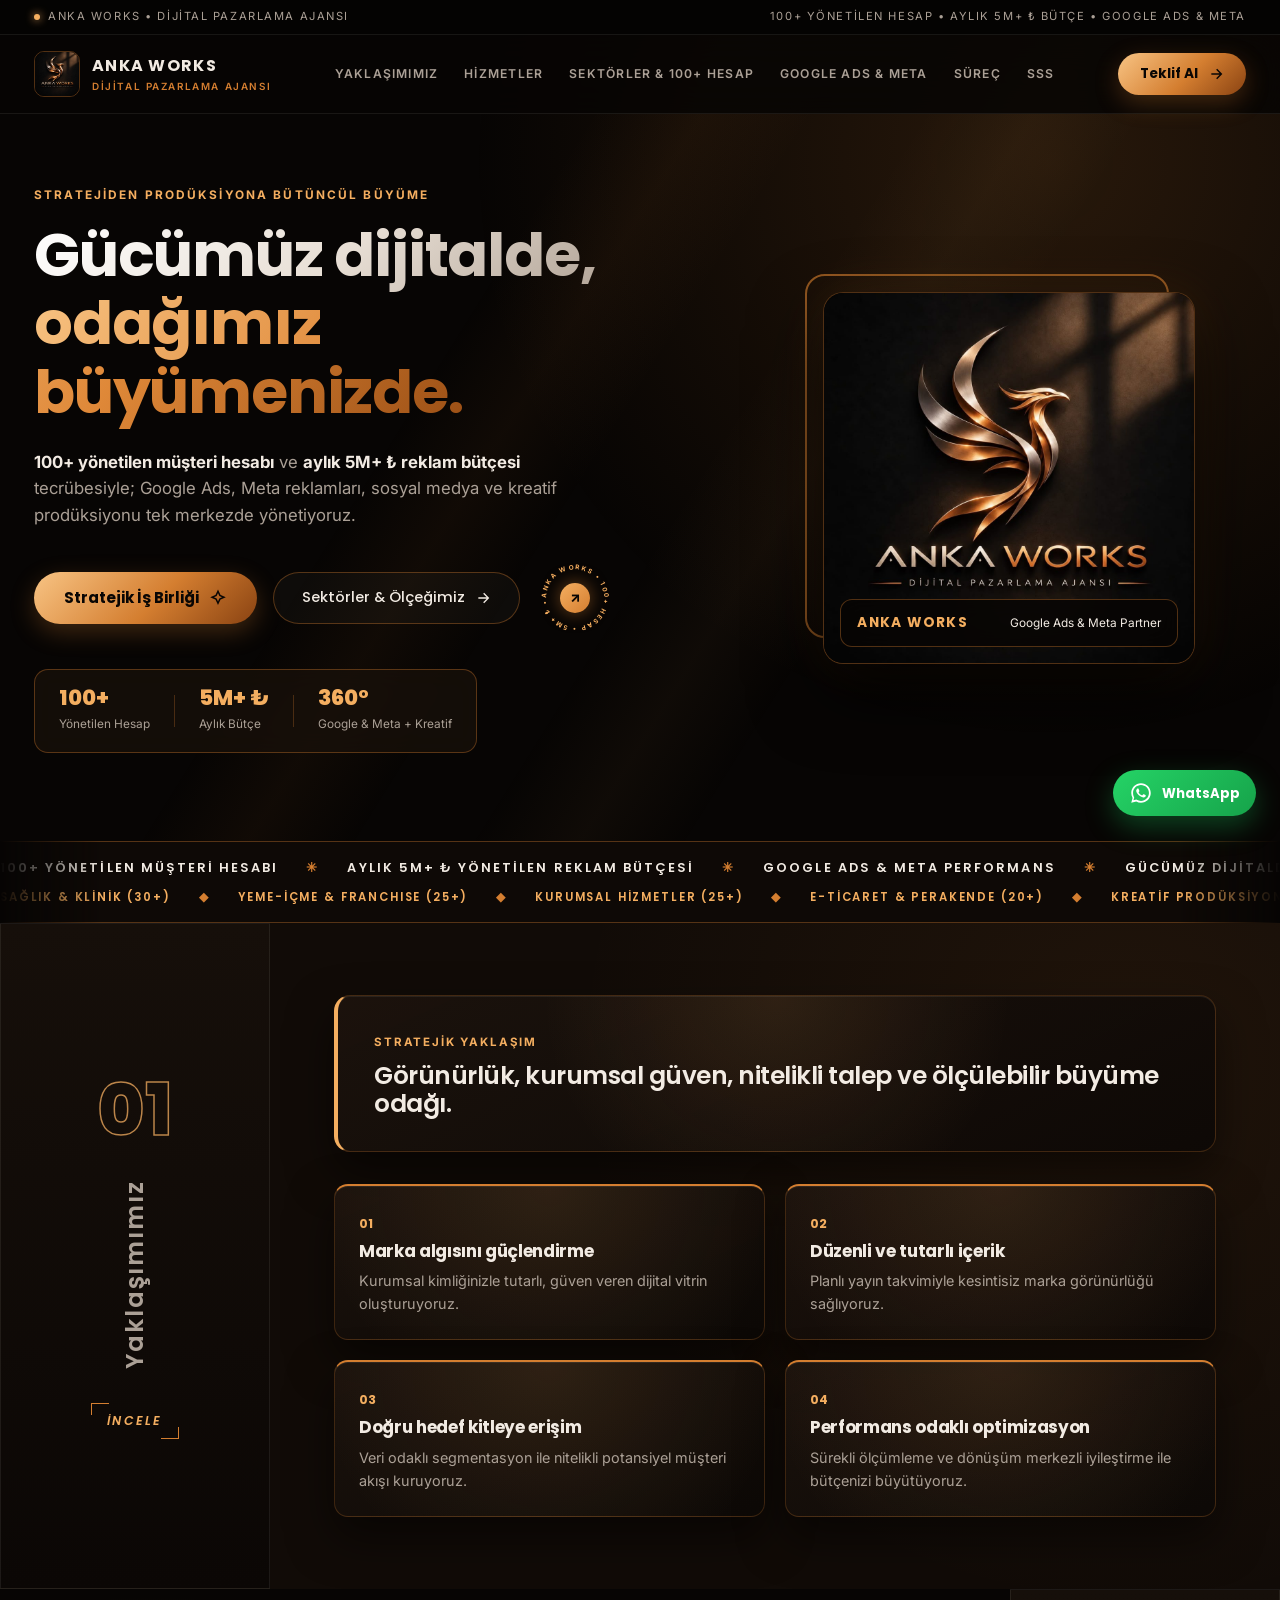
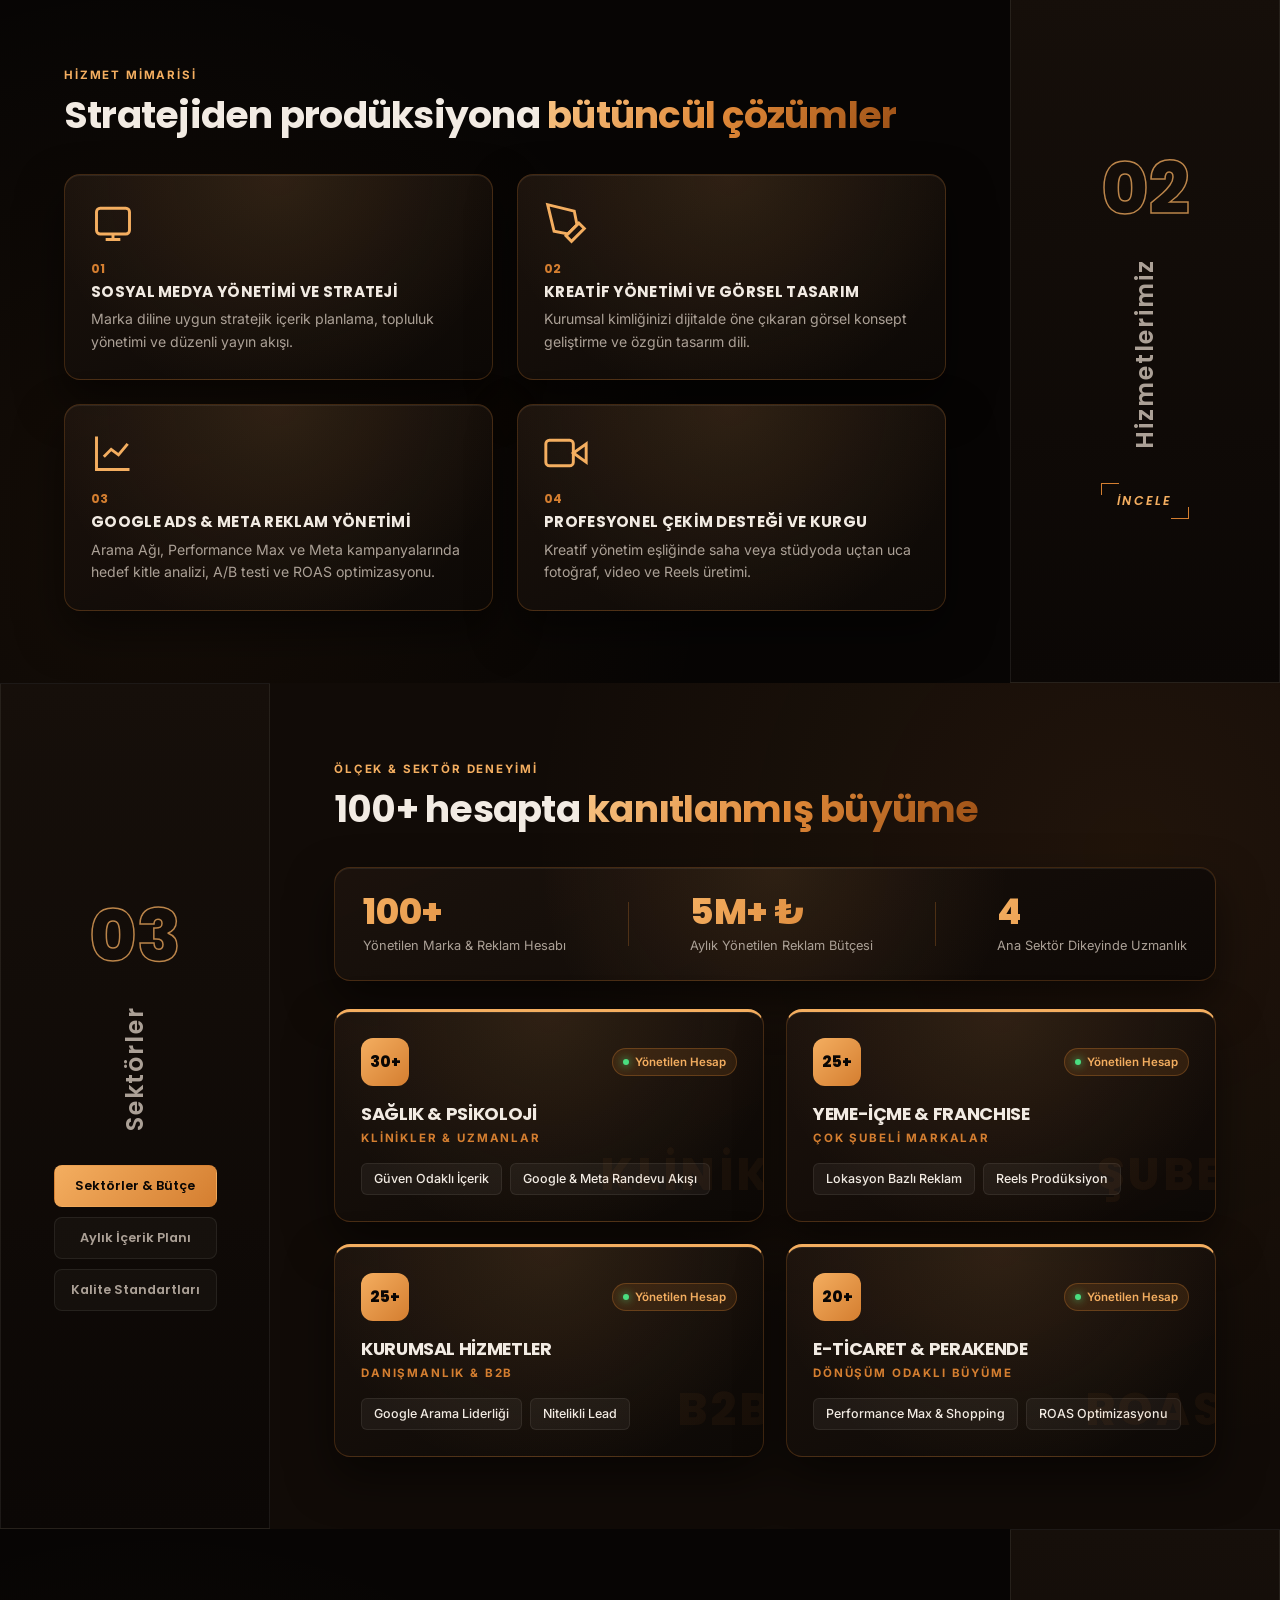
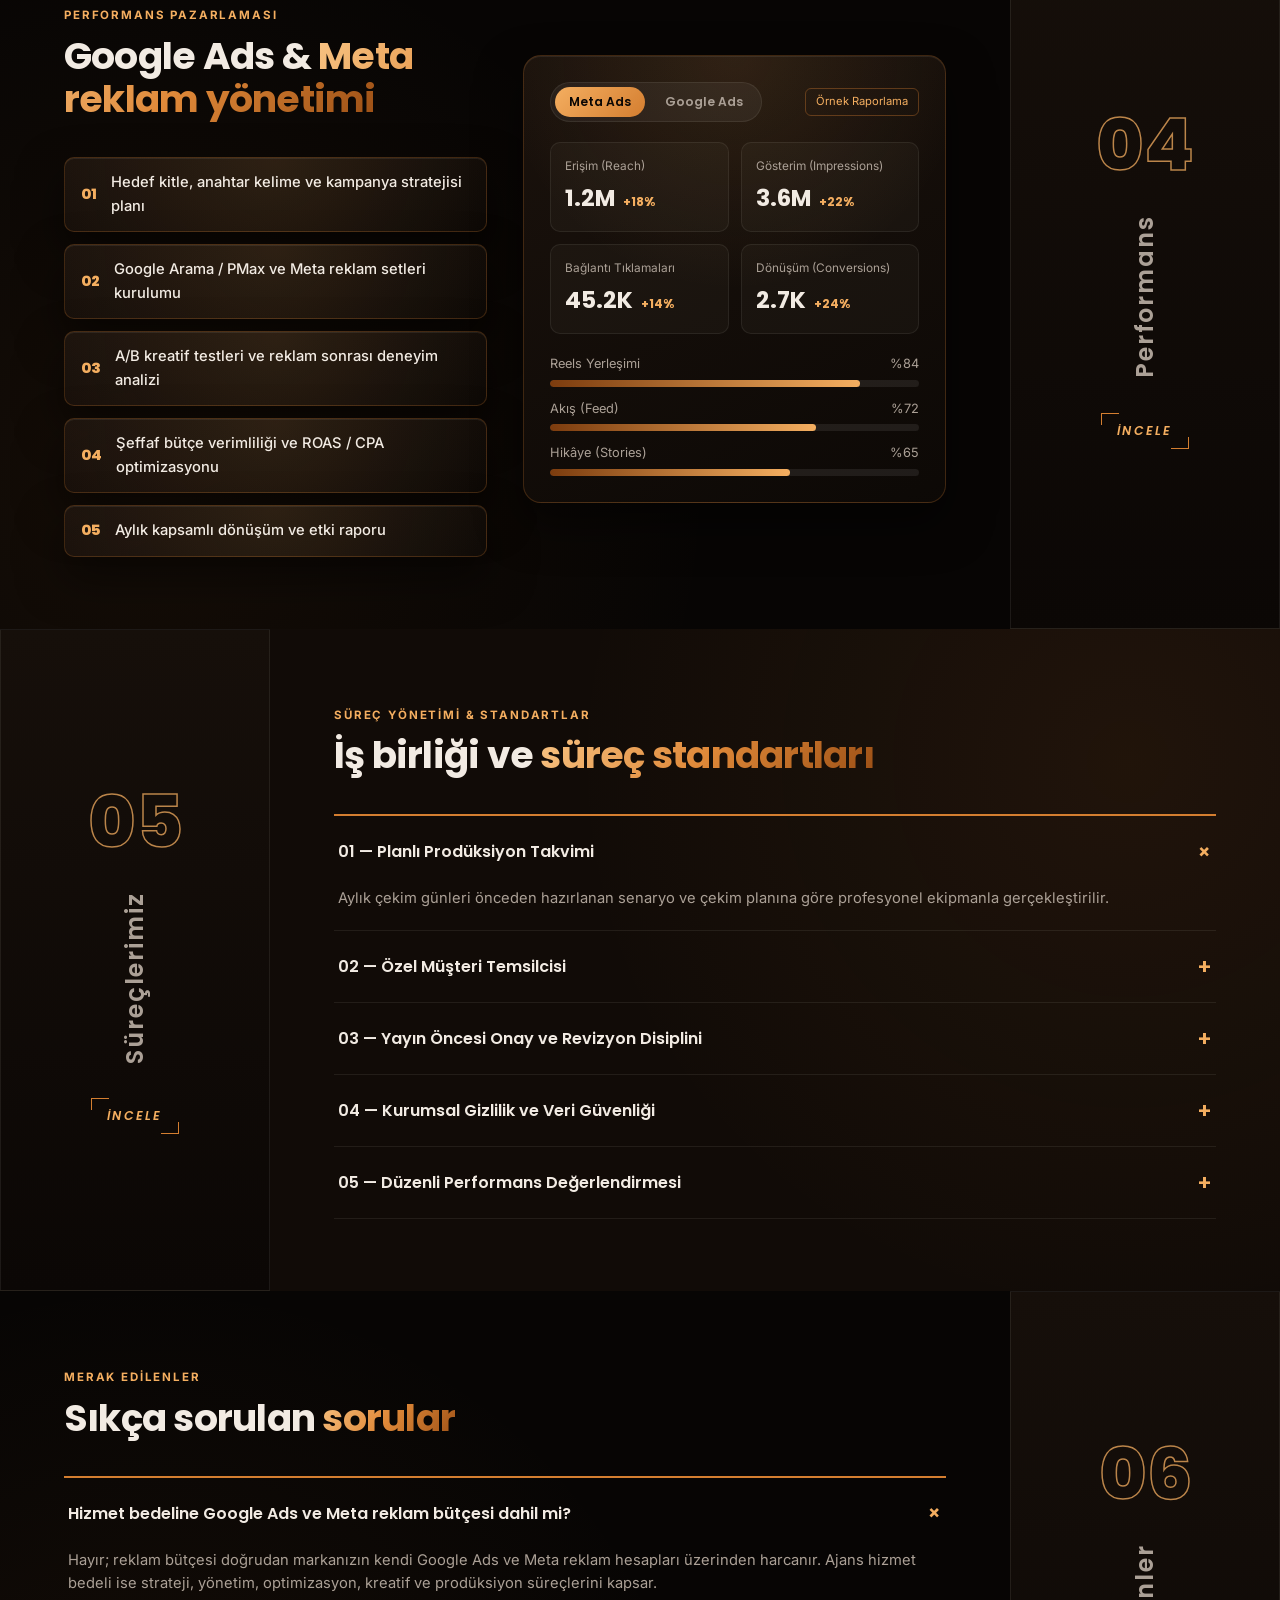
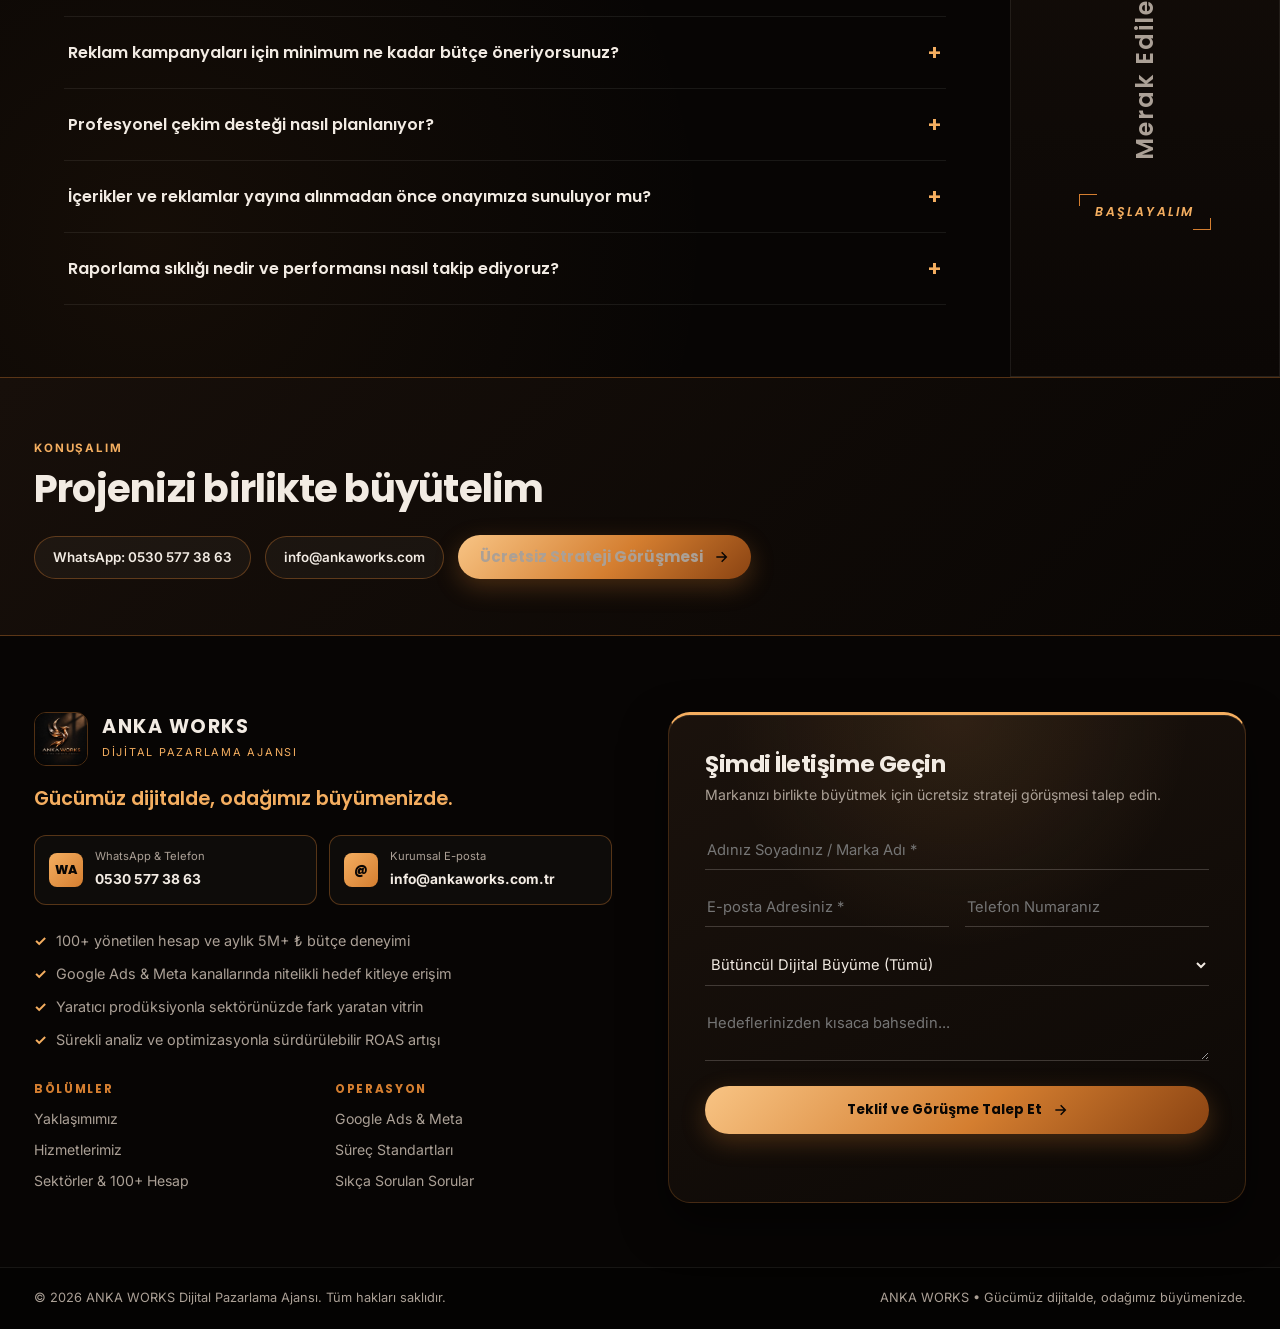
==== commit 027020ae: "Update index.html" ====
--- a/website/index.html
+++ b/website/index.html
@@ -747,7 +747,7 @@
             <span class="direct-badge">@</span>
             <div>
               <small>Kurumsal E-posta</small>
-              <strong>info@ankaworks.com</strong>
+              <strong>info@ankaworks.com.tr</strong>
             </div>
           </a>
         </div>
